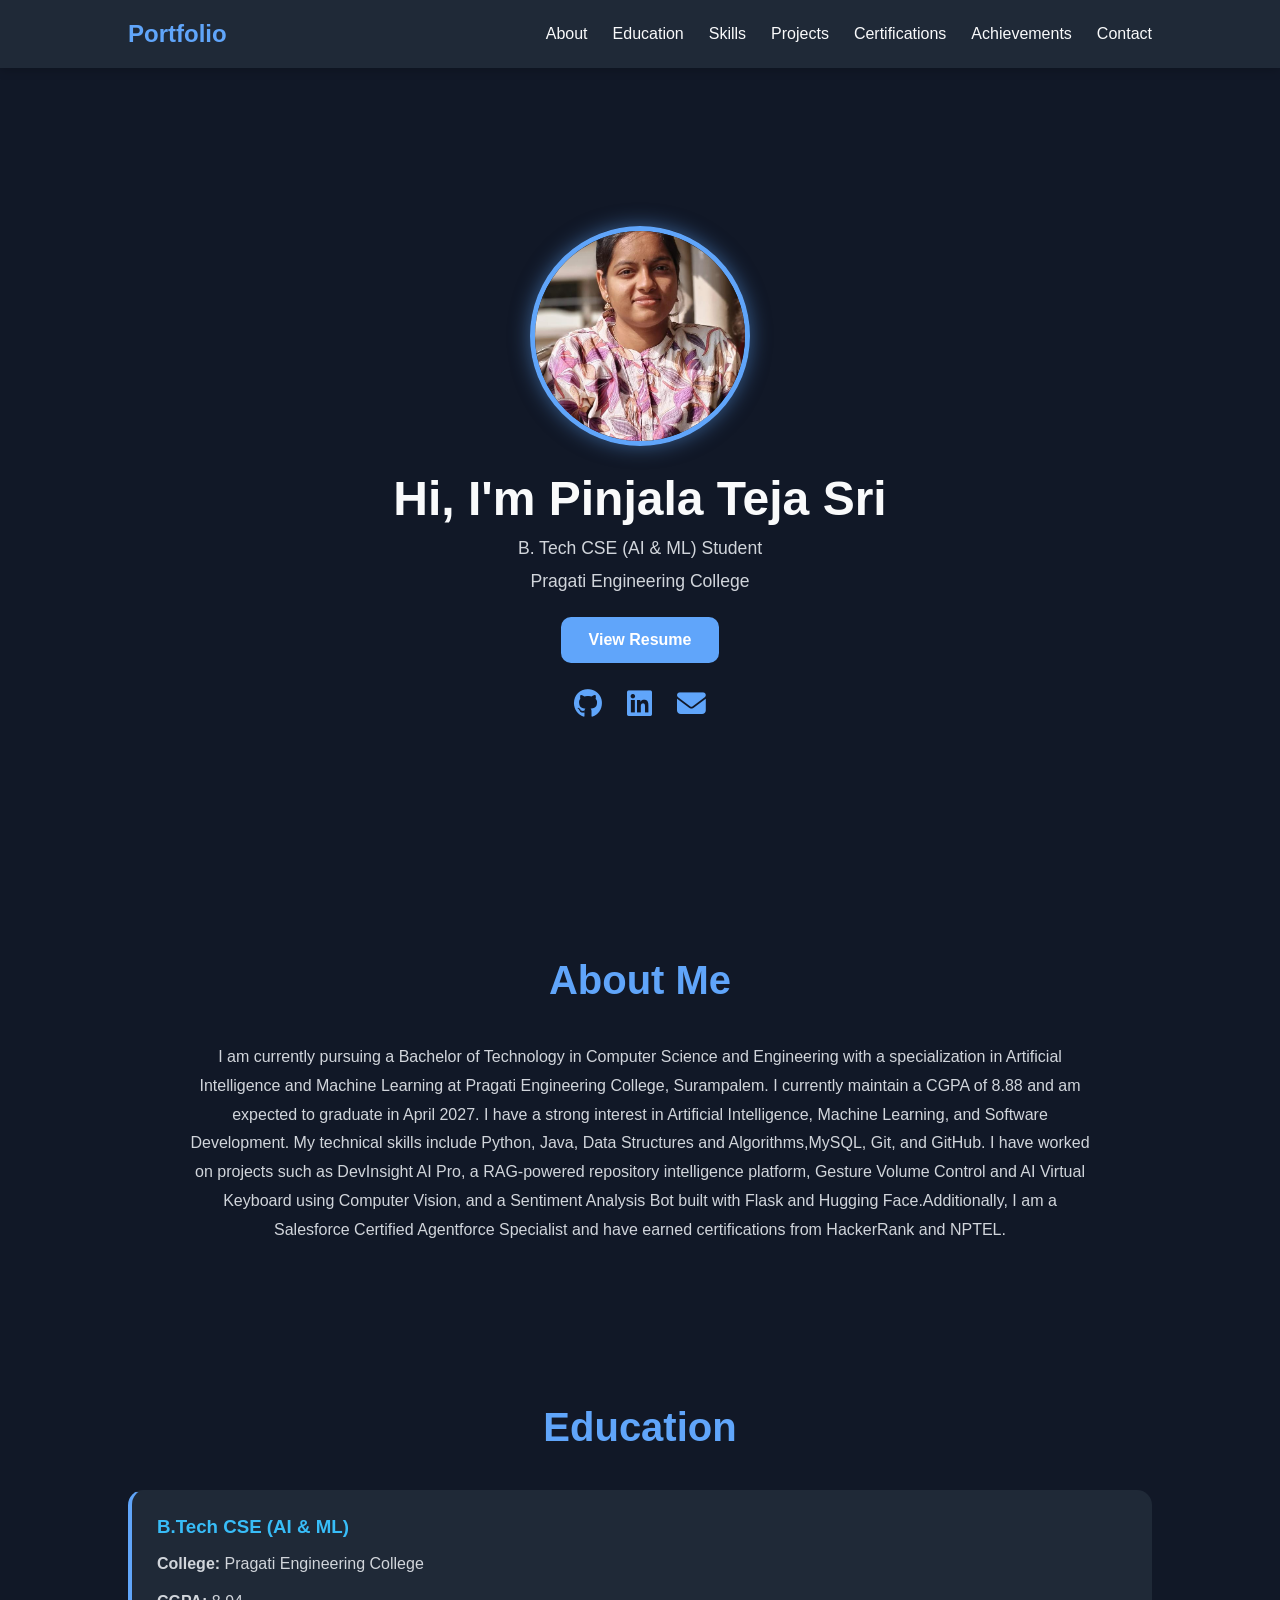
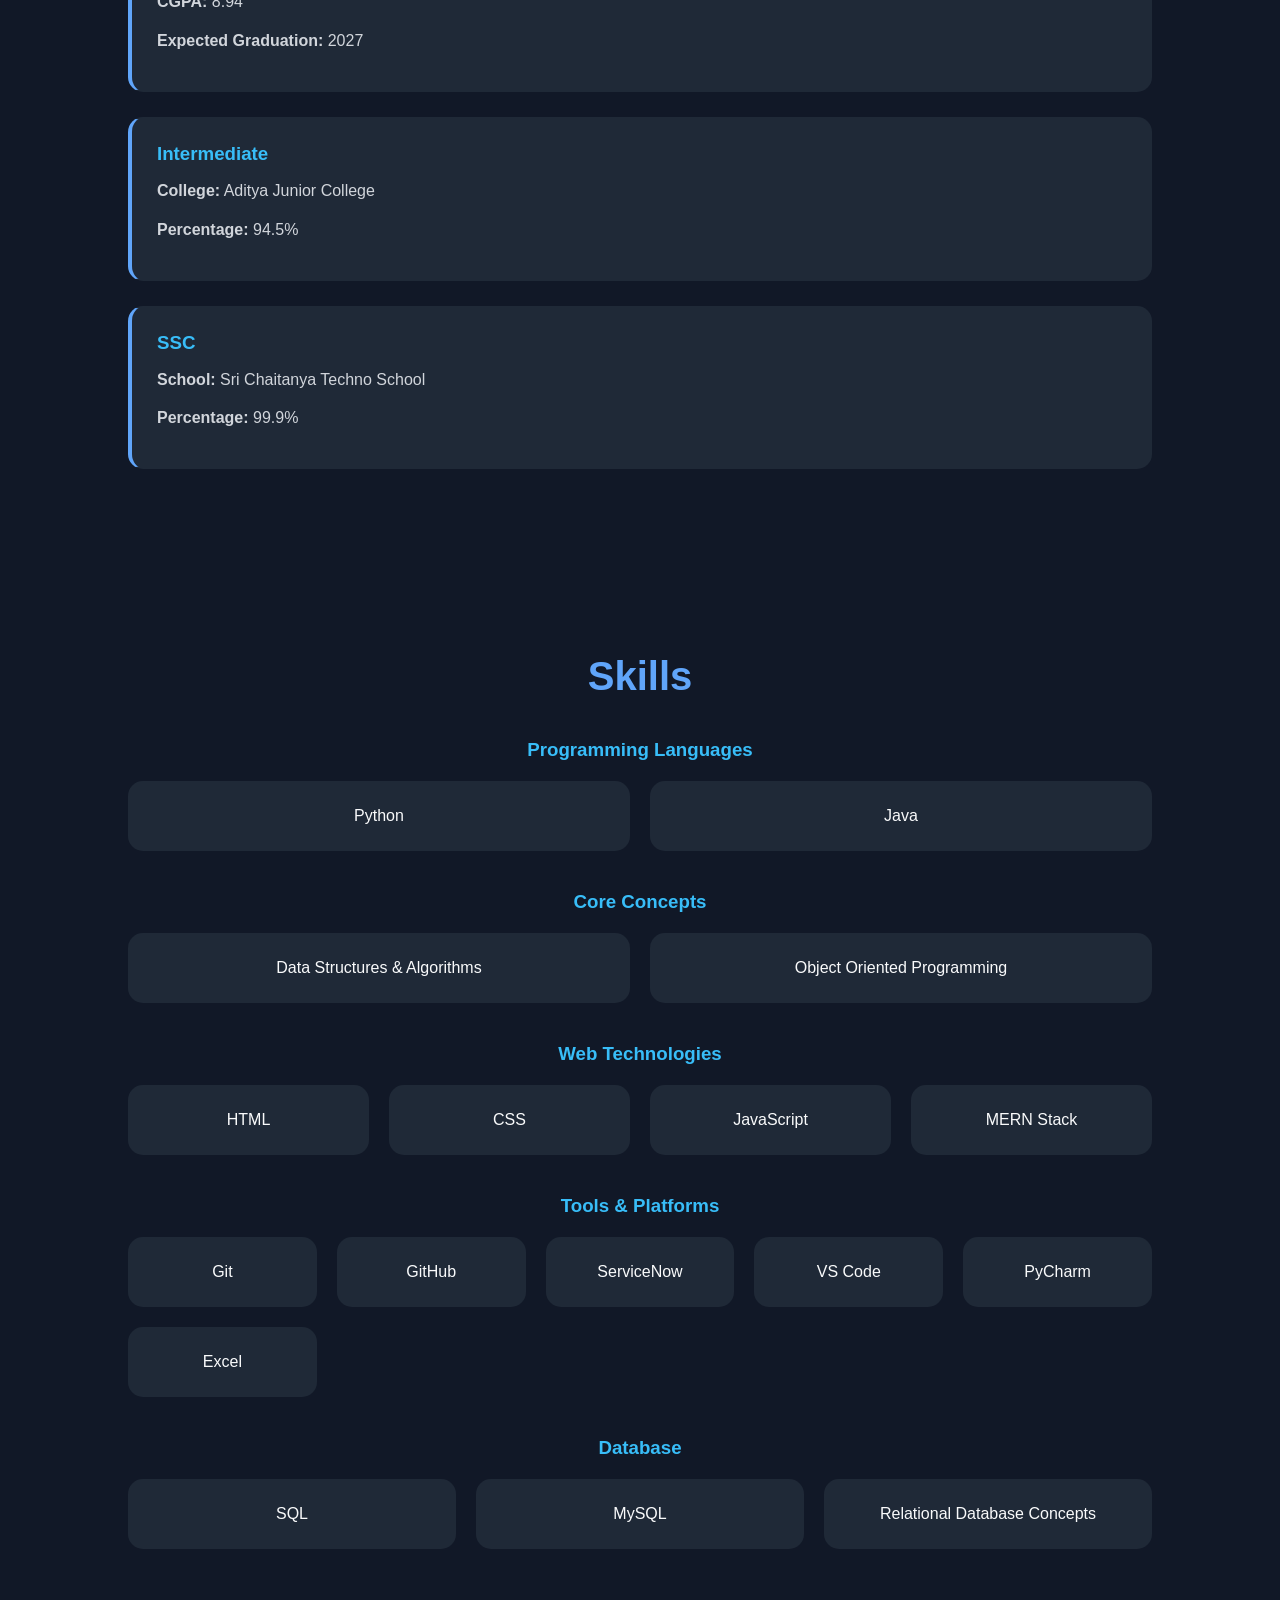
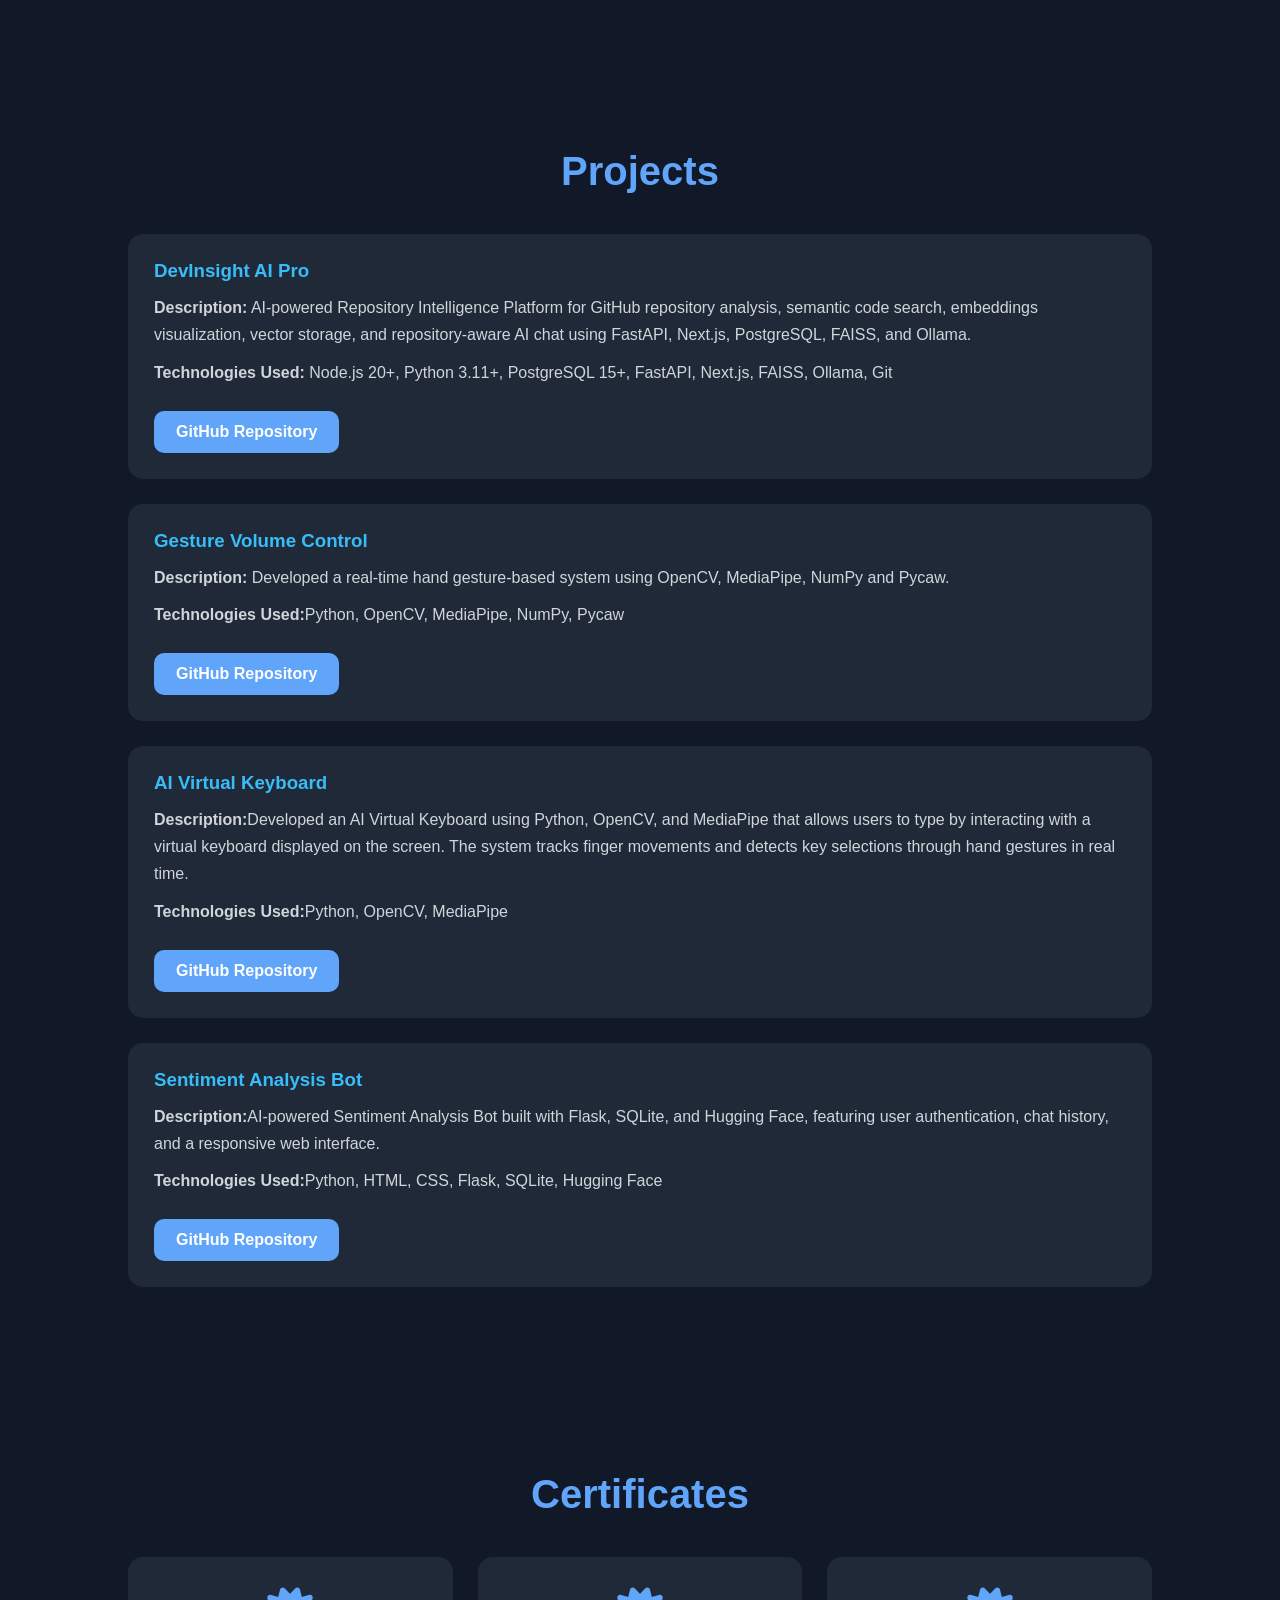
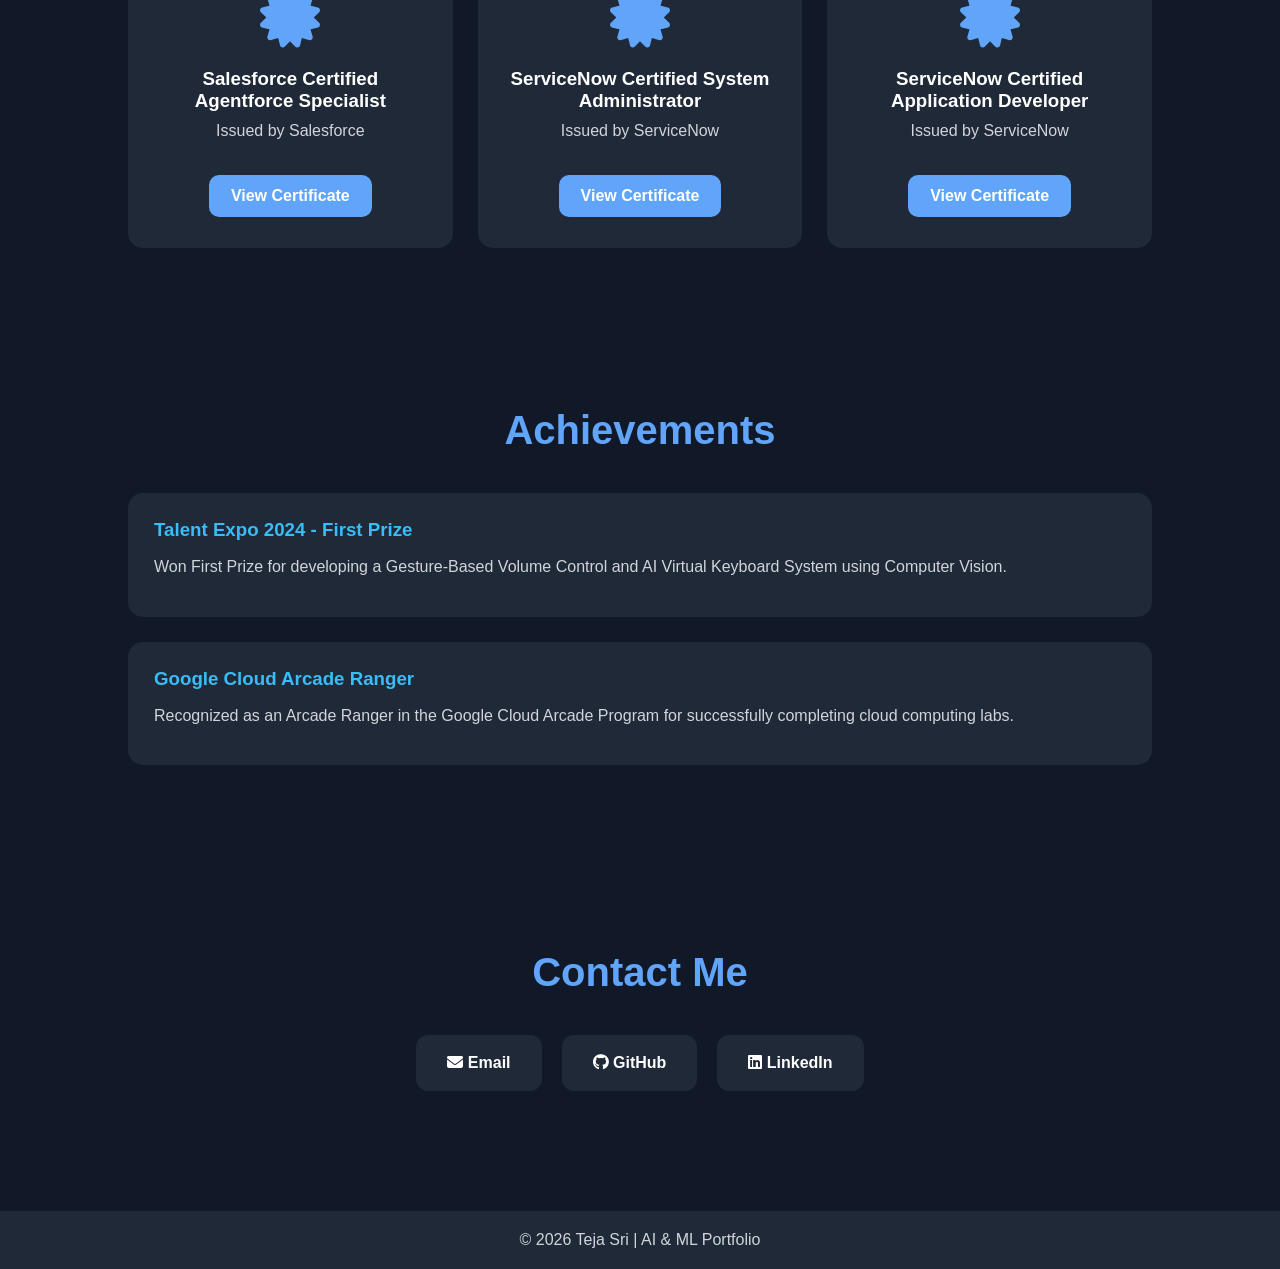
==== index.html @ cfee6f2d "Update index.html" ====
<!DOCTYPE html>
<html lang="en">
<head>
    <meta charset="UTF-8">
    <meta name="viewport" content="width=device-width, initial-scale=1.0">
    <title>Portfolio</title>
    <link rel="stylesheet" href="style.css">
    <link rel="stylesheet" href="https://cdnjs.cloudflare.com/ajax/libs/font-awesome/6.5.1/css/all.min.css">
</head>
<body>
    <header>
        <nav>
            <h2>Portfolio</h2>
            <ul>
                <li><a href="#about">About</a></li>
                <li><a href="#education">Education</a></li>
                <li><a href="#skills">Skills</a></li>
                <li><a href="#projects">Projects</a></li>
                <li><a href="#certifications">Certifications</a></li>
                <li><a href="#achievements">Achievements</a></li>
                <li><a href="#contact">Contact</a></li>
            </ul>
        </nav>
    </header>
    <section class="hero">
        <img src="images/profile.jpeg" alt="Profile">
        <h1>Hi, I'm Pinjala Teja Sri</h1>
        <p>B. Tech CSE (AI & ML) Student</p>
        <p>Pragati Engineering College</p>
        <a href="resume/Pinjala_Teja_Sri.pdf" target="_blank" class="btn">View Resume</a>
        <div class="social-icons">
            <a href="https://github.com/Teja24-26" target="_blank"><i class="fab fa-github"></i></a>
            <a href="https://www.linkedin.com/in/pinjalatejasri" target="_blank"><i class="fab fa-linkedin"></i></a>
            <a href="mailto:pinjalatejasri@gmail.com"><i class="fas fa-envelope"></i></a>
        </div>
    </section>
    <section id="about">
        <h2>About Me</h2>
        <p>I am currently pursuing a Bachelor of Technology in Computer Science and Engineering with a specialization in Artificial Intelligence and Machine Learning at Pragati Engineering College, Surampalem. I currently maintain a CGPA of 8.88 and am expected to graduate in April 2027.
I have a strong interest in Artificial Intelligence, Machine Learning, and Software Development. My technical skills include Python, Java, Data Structures and Algorithms,MySQL, Git, and GitHub.
I have worked on projects such as DevInsight AI Pro, a RAG-powered repository intelligence platform, Gesture Volume Control and AI Virtual Keyboard using Computer Vision, and a Sentiment Analysis Bot built with Flask and Hugging Face.Additionally, I am a Salesforce Certified Agentforce Specialist and have earned certifications from HackerRank and NPTEL.
        </p>
    </section>
    <section id="education">
        <h2>Education</h2>
        <div class="project-card">
            <h3>B.Tech CSE (AI & ML)</h3>
            <p><strong>College:</strong> Pragati Engineering College</p>
            <p><strong>CGPA:</strong> 8.94</p>
            <p><strong>Expected Graduation:</strong> 2027</p>
        </div>
        <div class="project-card">
            <h3>Intermediate</h3>
            <p><strong>College:</strong> Aditya Junior College</p>
            <p><strong>Percentage:</strong> 94.5%</p>
        </div>
        <div class="project-card">
            <h3>SSC</h3>
            <p><strong>School:</strong> Sri Chaitanya Techno School</p>
            <p><strong>Percentage:</strong> 99.9%</p>
        </div>
    </section>
        <section id="skills">
            <h2>Skills</h2>
            <div class="skills-category">
                <h3>Programming Languages</h3>
                <div class="card-container">
                    <div class="card">Python</div>
                    <div class="card">Java</div>
                </div>
            </div>
            <div class="skills-category">
                <div class="skills-category">
                <h3>Core Concepts</h3>
                <div class="card-container">
                    <div class="card">Data Structures & Algorithms</div>
                    <div class="card">Object Oriented Programming</div>
                </div>
            </div>
            <div class="skills-category">
                <h3>Web Technologies</h3>
                <div class="card-container">
                    <div class="card">HTML</div>
                    <div class="card">CSS</div>
                    <div class="card">JavaScript</div>
                    <div class="card">MERN Stack</div>
                </div>
            </div>
            <div class="skills-category">
                <h3>Tools & Platforms</h3>
                <div class="card-container">
                    <div class="card">Git</div>
                    <div class="card">GitHub</div>
                    <div class="card">ServiceNow</div>
                    <div class="card">VS Code</div>
                    <div class="card">PyCharm</div>
                    <div class="card">Excel</div>
                </div>
            </div>
                <h3>Database</h3>
                <div class="card-container">
                    <div class="card">SQL</div>
                    <div class="card">MySQL</div>
                    <div class="card">Relational Database Concepts</div>
                </div>
            </div>
        </section>
        <section id="projects">
            <h2>Projects</h2>
            <div class="project-card">
                <h3>DevInsight AI Pro</h3>
                <p><strong>Description:</strong>
                AI-powered Repository Intelligence Platform for GitHub repository analysis, semantic code search, embeddings visualization, vector storage, and repository-aware AI chat using FastAPI, Next.js, PostgreSQL, FAISS, and Ollama.</p>
                <p><strong>Technologies Used:</strong>
                Node.js 20+, Python 3.11+, PostgreSQL 15+, FastAPI, Next.js, FAISS, Ollama, Git</p>
                <a href="https://github.com/NagaVenkateswaraRaoGanta/devinsight-ai-pro" target="_blank" class="github-btn"> GitHub Repository</a>
            </div>
            <div class="project-card">
                <h3>Gesture Volume Control</h3>
                <p><strong>Description:</strong>
                Developed a real-time hand gesture-based system using OpenCV, MediaPipe, NumPy and Pycaw.</p>
                <p><strong>Technologies Used:</strong>Python, OpenCV, MediaPipe, NumPy, Pycaw</p>
                <a href="https://github.com/Teja24-26/Gesture_Volume_Control" target="_blank" class="github-btn">GitHub Repository</a>
            </div>
            <div class="project-card">
                <h3>AI Virtual Keyboard</h3>
                <p><strong>Description:</strong>Developed an AI Virtual Keyboard using Python, OpenCV, and MediaPipe that allows users to type by interacting with a virtual keyboard displayed on the screen. The system tracks finger movements and detects key selections through hand gestures in real time.
                </p>
                <p><strong>Technologies Used:</strong>Python, OpenCV, MediaPipe</p>
                <a href="https://github.com/Teja24-26/AI_Virtual_Keyborad" target="_blank" class="github-btn">GitHub Repository</a>
            </div>
            <div class="project-card">
                <h3>Sentiment Analysis Bot</h3>
                <p><strong>Description:</strong>AI-powered Sentiment Analysis Bot built with Flask, SQLite, and Hugging Face, featuring user authentication, chat history, and a responsive web interface.
                </p>
                <p><strong>Technologies Used:</strong>Python, HTML, CSS, Flask, SQLite, Hugging Face
                </p>
                <a href="https://github.com/Teja24-26/Sentiment-Analysis-Bot" target="_blank" class="github-btn">GitHub Repository</a>
            </div>
        </section>
        <section id="certifications">
            <h2>Certificates</h2>
            <div class="certificate-container">
                <div class="certificate-card">
                <i class="fas fa-certificate certificate-icon"></i>
                <h3>Salesforce Certified Agentforce Specialist</h3>
                <p>Issued by Salesforce</p>
                <a href="certificates/salesforce.pdf"target="_blank"class="github-btn">View Certificate</a>
            </div>
            <div class="certificate-card">
                <i class="fas fa-certificate certificate-icon"></i>
                <h3>ServiceNow Certified System Administrator</h3>
                <p>Issued by ServiceNow</p>
                <a href="certificates/servicenowcsa.pdf"target="_blank"class="github-btn">View Certificate</a>
            </div>
            <div class="certificate-card">
                <i class="fas fa-certificate certificate-icon"></i>
                <h3>ServiceNow Certified Application Developer</h3>
                <p>Issued by ServiceNow</p>
                <a href="certificates/servicenowcad.pdf"target="_blank"class="github-btn">View Certificate</a>
            </div>
        </section>
        <section id="achievements">
            <h2>Achievements</h2>
            <div class="project-card">
                <h3>Talent Expo 2024 - First Prize</h3>
                <p>Won First Prize for developing a Gesture-Based Volume Control and AI Virtual Keyboard System using Computer Vision.</p>
            </div>
            <div class="project-card">
                <h3>Google Cloud Arcade Ranger</h3>
                <p>Recognized as an Arcade Ranger in the Google Cloud Arcade Program for successfully completing cloud computing labs.</p>
            </div>
        </section>
        <section id="contact">
            <h2>Contact Me</h2>
            <div class="contact-container">
                <a href="mailto:pinjalatejasri@gmail.com" class="contact-card"><i class="fas fa-envelope"></i> Email</a>
                <a href="https://github.com/Teja24-26" target="_blank" class="contact-card"><i class="fab fa-github"></i> GitHub</a>
                <a href="https://www.linkedin.com/in/pinjalatejasri" target="_blank" class="contact-card"><i class="fab fa-linkedin"></i> LinkedIn</a>
            </div>
        </section>
    <script src="script.js"></script>
    <footer>
    <p>© 2026 Teja Sri | AI & ML Portfolio</p>
</footer>
</body>
</html>
---- style.css ----
:root{
    --bg:#111827;
    --card:#1F2937;
    --primary:#60A5FA;
    --accent:#38BDF8;
    --text:#F9FAFB;
    --secondary:#D1D5DB;
}

*{
    margin:0;
    padding:0;
    box-sizing:border-box;
    font-family:'Segoe UI',sans-serif;
    scroll-behavior:smooth;
}

body{
    background:var(--bg);
    color:var(--text);
}

/* Navbar */

header{
    background:var(--card);
    position:sticky;
    top:0;
    z-index:100;
    box-shadow:0 2px 10px rgba(0,0,0,0.2);
}

nav{
    display:flex;
    justify-content:space-between;
    align-items:center;
    padding:20px 10%;
}

nav h2{
    color:var(--primary);
}

nav ul{
    display:flex;
    gap:25px;
    list-style:none;
}

nav a{
    color:var(--text);
    text-decoration:none;
    transition:0.3s;
    font-weight:500;
}

nav a:hover{
    color:var(--accent);
}

/* Hero Section */

.hero{
    min-height:90vh;
    display:flex;
    flex-direction:column;
    justify-content:center;
    align-items:center;
    text-align:center;
    padding:40px;
}

.hero img{
    width:220px;
    height:220px;
    border-radius:50%;
    object-fit:cover;
    border:5px solid var(--primary);
    box-shadow:0 0 20px rgba(96,165,250,0.5);
}

.hero h1{
    font-size:3rem;
    margin-top:25px;
}

.hero p{
    margin-top:12px;
    font-size:1.1rem;
    color:var(--secondary);
}

.btn{
    margin-top:25px;
    padding:14px 28px;
    background:var(--primary);
    color:white;
    border-radius:10px;
    text-decoration:none;
    transition:0.3s;
    font-weight:600;
}

.btn:hover{
    background:#3B82F6;
    transform:translateY(-3px);
}

/* Sections */

section{
    padding:80px 10%;
}

section h2{
    text-align:center;
    font-size:2.5rem;
    margin-bottom:40px;
    color:var(--primary);
}

/* About */

#about p{
    max-width:900px;
    margin:auto;
    text-align:center;
    line-height:1.8;
    color:var(--secondary);
}

/* Skills */

.skills-category{
    margin-bottom:40px;
}

.skills-category h3{
    margin-bottom:20px;
    color:var(--accent);
    text-align:center;
}

.card-container{
    display:grid;
    grid-template-columns:repeat(auto-fit,minmax(180px,1fr));
    gap:20px;
}

.card{
    background:var(--card);
    padding:25px;
    text-align:center;
    border-radius:15px;
    transition:0.3s;
    border:1px solid transparent;
}

.card:hover{
    transform:translateY(-8px);
    border-color:var(--primary);
    box-shadow:0 0 20px rgba(96,165,250,0.3);
}

/* Projects */

.project-card{
    background:var(--card);
    padding:25px;
    margin-bottom:25px;
    border-radius:15px;
    transition:0.3s;
    border:1px solid transparent;
}

.project-card:hover{
    transform:translateY(-8px);
    border-color:var(--primary);
    box-shadow:0 0 25px rgba(96,165,250,0.25);
}

.project-card h3{
    color:var(--accent);
    margin-bottom:12px;
}

.project-card p{
    color:var(--secondary);
    margin-bottom:10px;
    line-height:1.7;
}

/* GitHub Button */

.github-btn{
    display:inline-block;
    margin-top:15px;
    padding:12px 22px;
    background:var(--primary);
    color:white;
    text-decoration:none;
    border-radius:10px;
    transition:0.3s;
    font-weight:600;
}

.github-btn:hover{
    background:#3B82F6;
    transform:translateY(-3px);
}

/* Contact */

#contact{
    text-align:center;
}

.contact-container{
    display:flex;
    justify-content:center;
    flex-wrap:wrap;
    gap:20px;
    margin-top:30px;
}

.contact-card{
    background:var(--card);
    color:white;
    text-decoration:none;
    padding:18px 30px;
    border-radius:12px;
    transition:0.3s;
    font-weight:600;
    border:1px solid transparent;
}

.contact-card:hover{
    transform:translateY(-5px);
    border-color:var(--primary);
    box-shadow:0 0 20px rgba(96,165,250,0.3);
}

/* Footer */

footer{
    background:var(--card);
    text-align:center;
    padding:20px;
    color:var(--secondary);
    margin-top:40px;
}

/* Mobile Responsive */

@media(max-width:768px){

    nav{
        flex-direction:column;
        gap:15px;
    }

    nav ul{
        flex-wrap:wrap;
        justify-content:center;
    }

    .hero h1{
        font-size:2rem;
    }

    .hero img{
        width:180px;
        height:180px;
    }

    section h2{
        font-size:2rem;
    }

    .contact-container{
        flex-direction:column;
        align-items:center;
    }
}
.tagline{
    color:#60A5FA;
    font-size:1.1rem;
    margin-top:10px;
}
.social-icons{
    margin-top:25px;
    display:flex;
    gap:25px;
}

.social-icons a{
    color:#60A5FA;
    font-size:1.8rem;
    transition:0.3s;
}

.social-icons a:hover{
    color:#38BDF8;
    transform:translateY(-5px);
}

/* Education Section */

#education .project-card{
    border-left:4px solid #60A5FA;
}

/* Certifications Section */

#certifications .project-card{
    border-left:4px solid #38BDF8;
}

/* Education & Certifications Heading */

#education h2,
#certifications h2{
    color:#60A5FA;
}

/* Education Text */

#education p{
    color:#D1D5DB;
    line-height:1.8;
}

/* Certification Cards */

#certifications .project-card{
    text-align:center;
    font-weight:600;
}

/* Hover Effect */

#education .project-card:hover,
#certifications .project-card:hover{
    transform:translateY(-8px);
    box-shadow:0 0 25px rgba(96,165,250,0.25);
}

/* Certificate Section */

.certificate-container{
    display:grid;
    grid-template-columns:repeat(auto-fit,minmax(280px,1fr));
    gap:25px;
}

.certificate-card{
    background:#1F2937;
    border-radius:15px;
    padding:30px;
    text-align:center;
    transition:0.3s;
    border:1px solid transparent;
}

.certificate-card:hover{
    transform:translateY(-8px);
    border-color:#60A5FA;
    box-shadow:0 0 20px rgba(96,165,250,0.3);
}

.certificate-icon{
    font-size:60px;
    color:#60A5FA;
    margin-bottom:20px;
}

.certificate-card h3{
    color:white;
    margin-bottom:10px;
}

.certificate-card p{
    color:#D1D5DB;
    margin-bottom:20px;
}
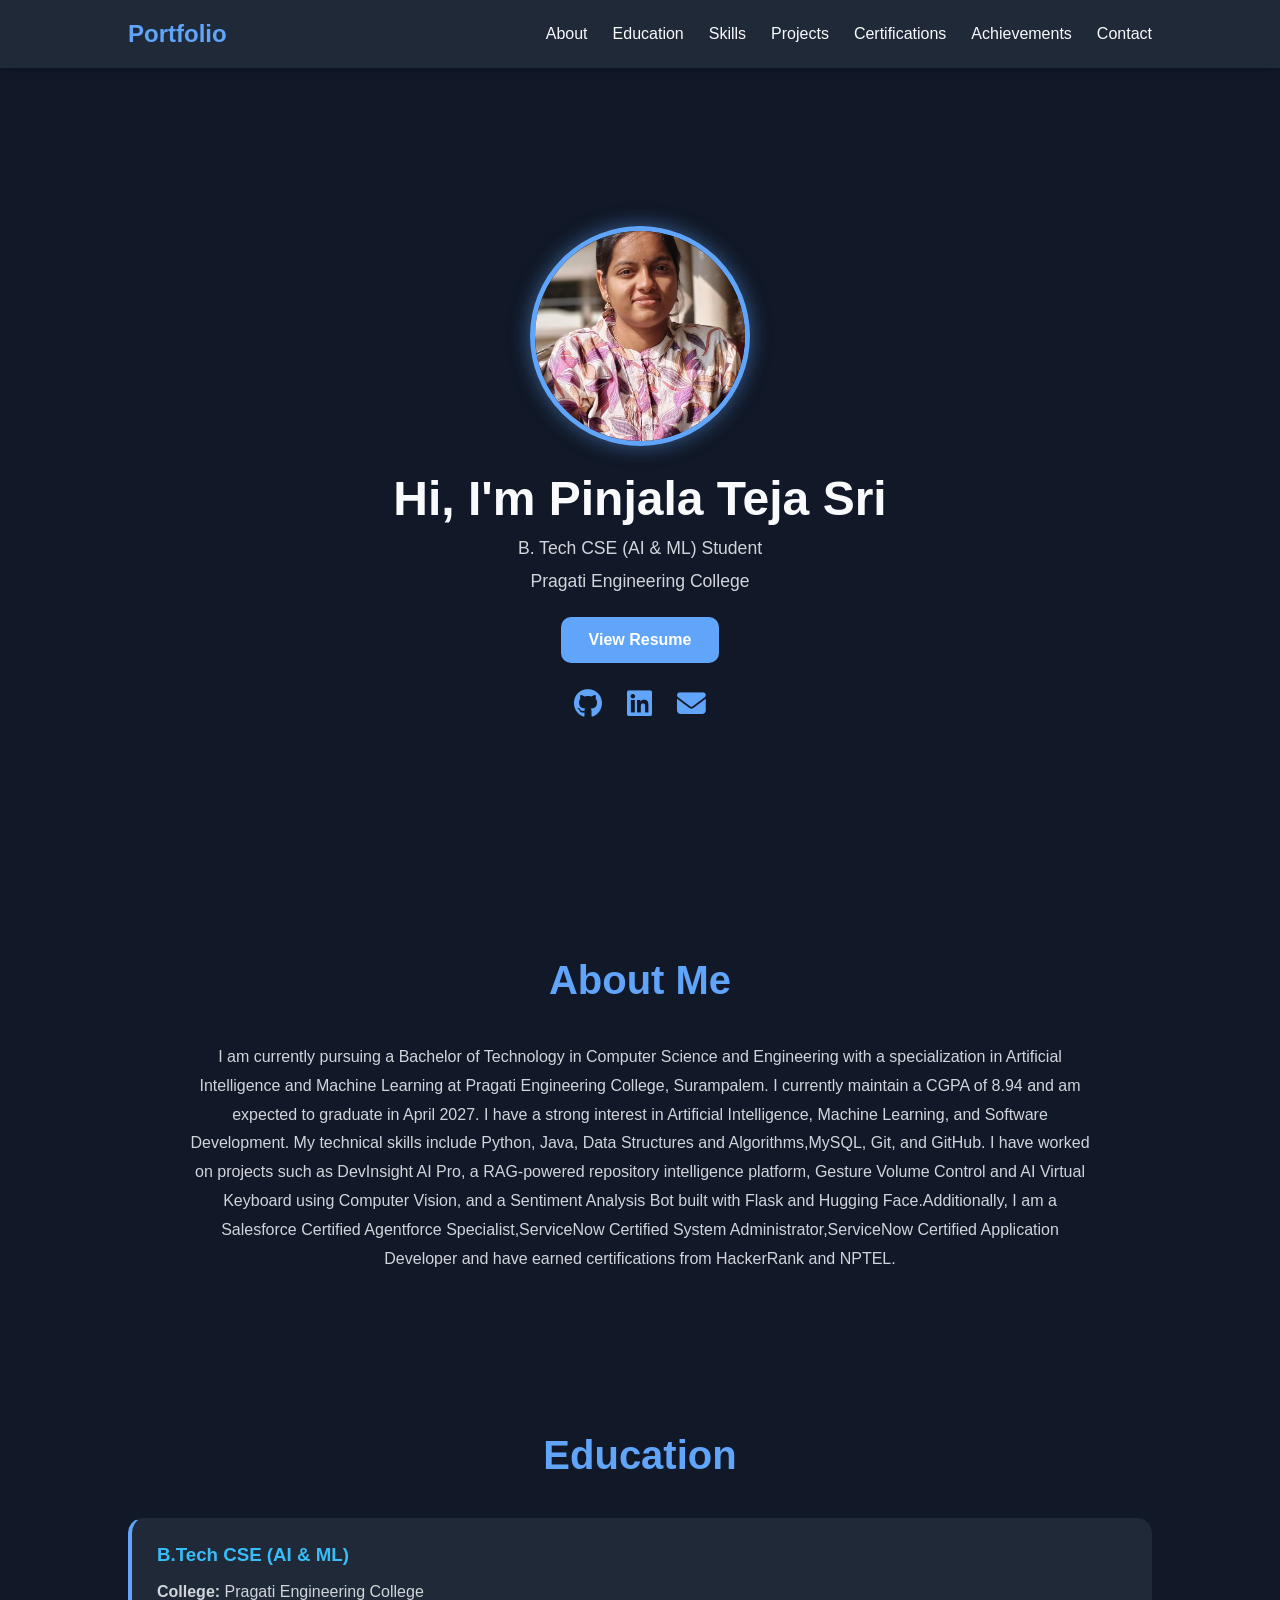
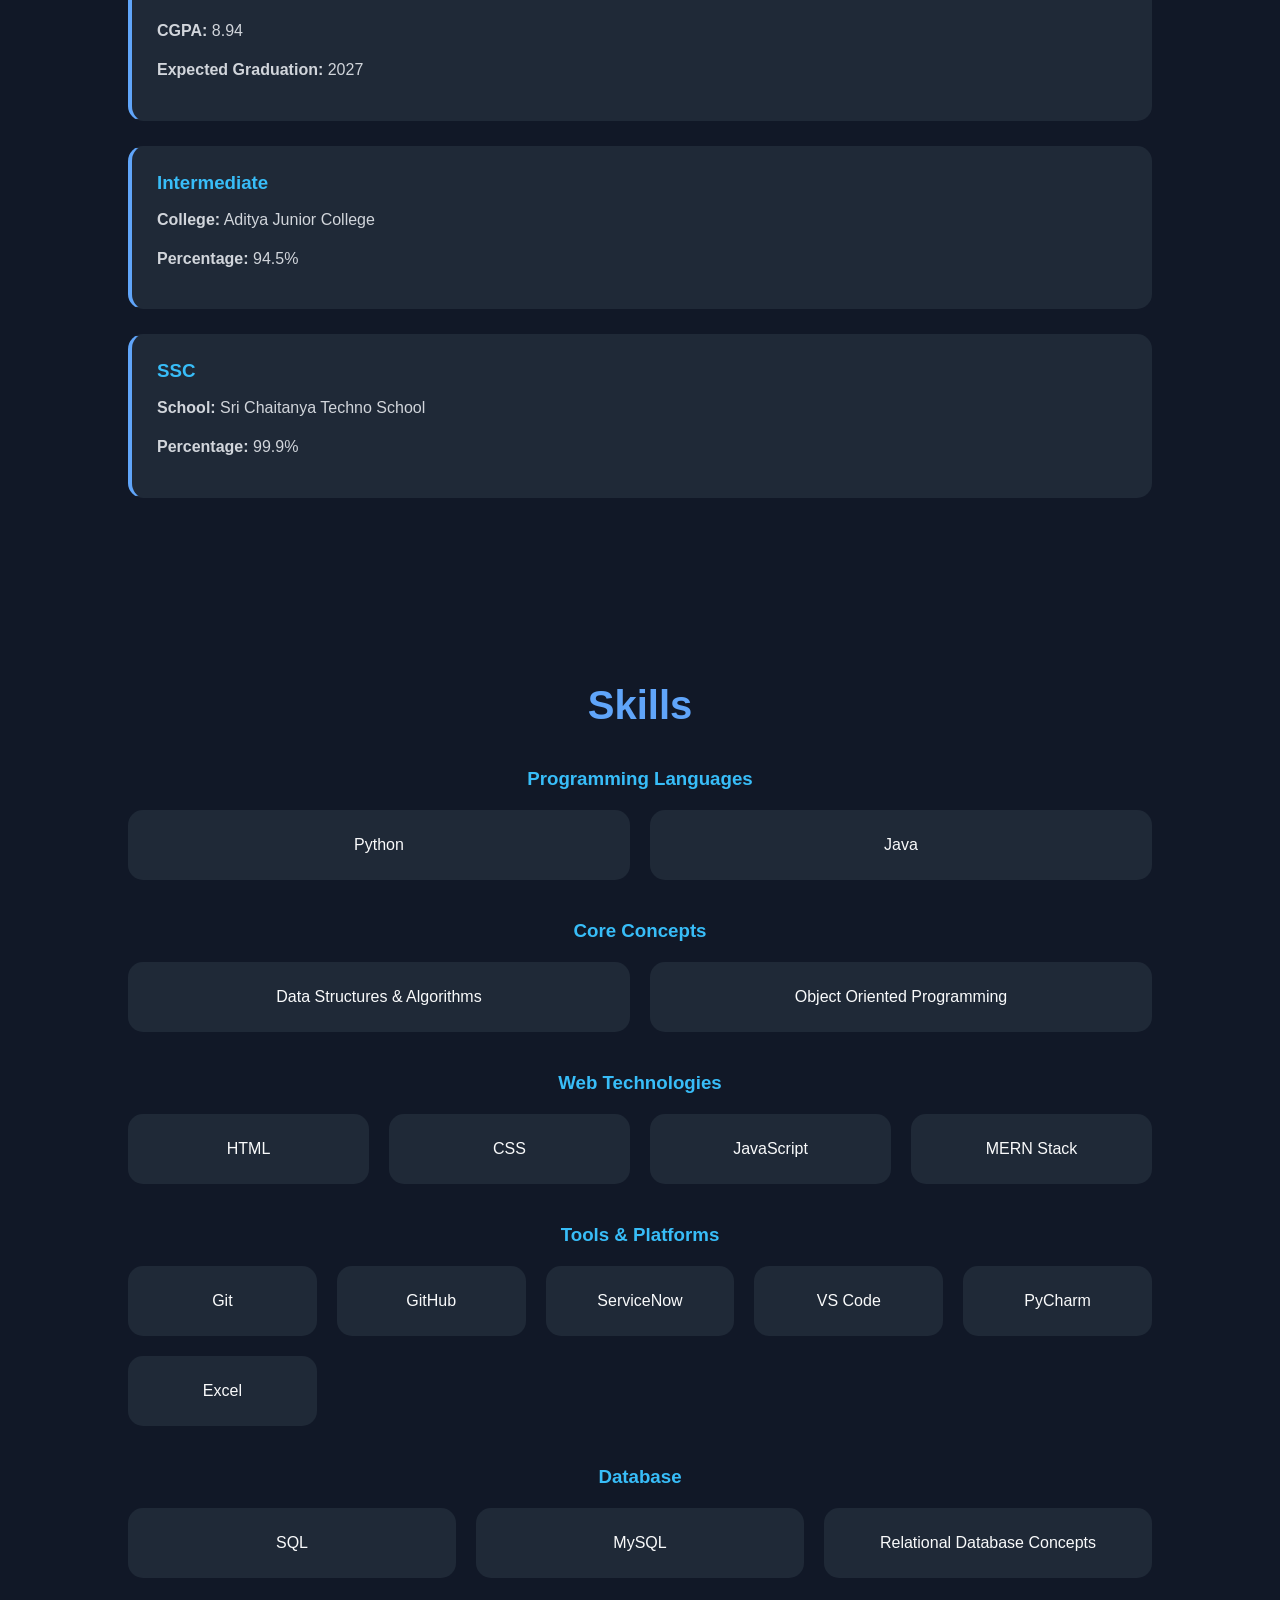
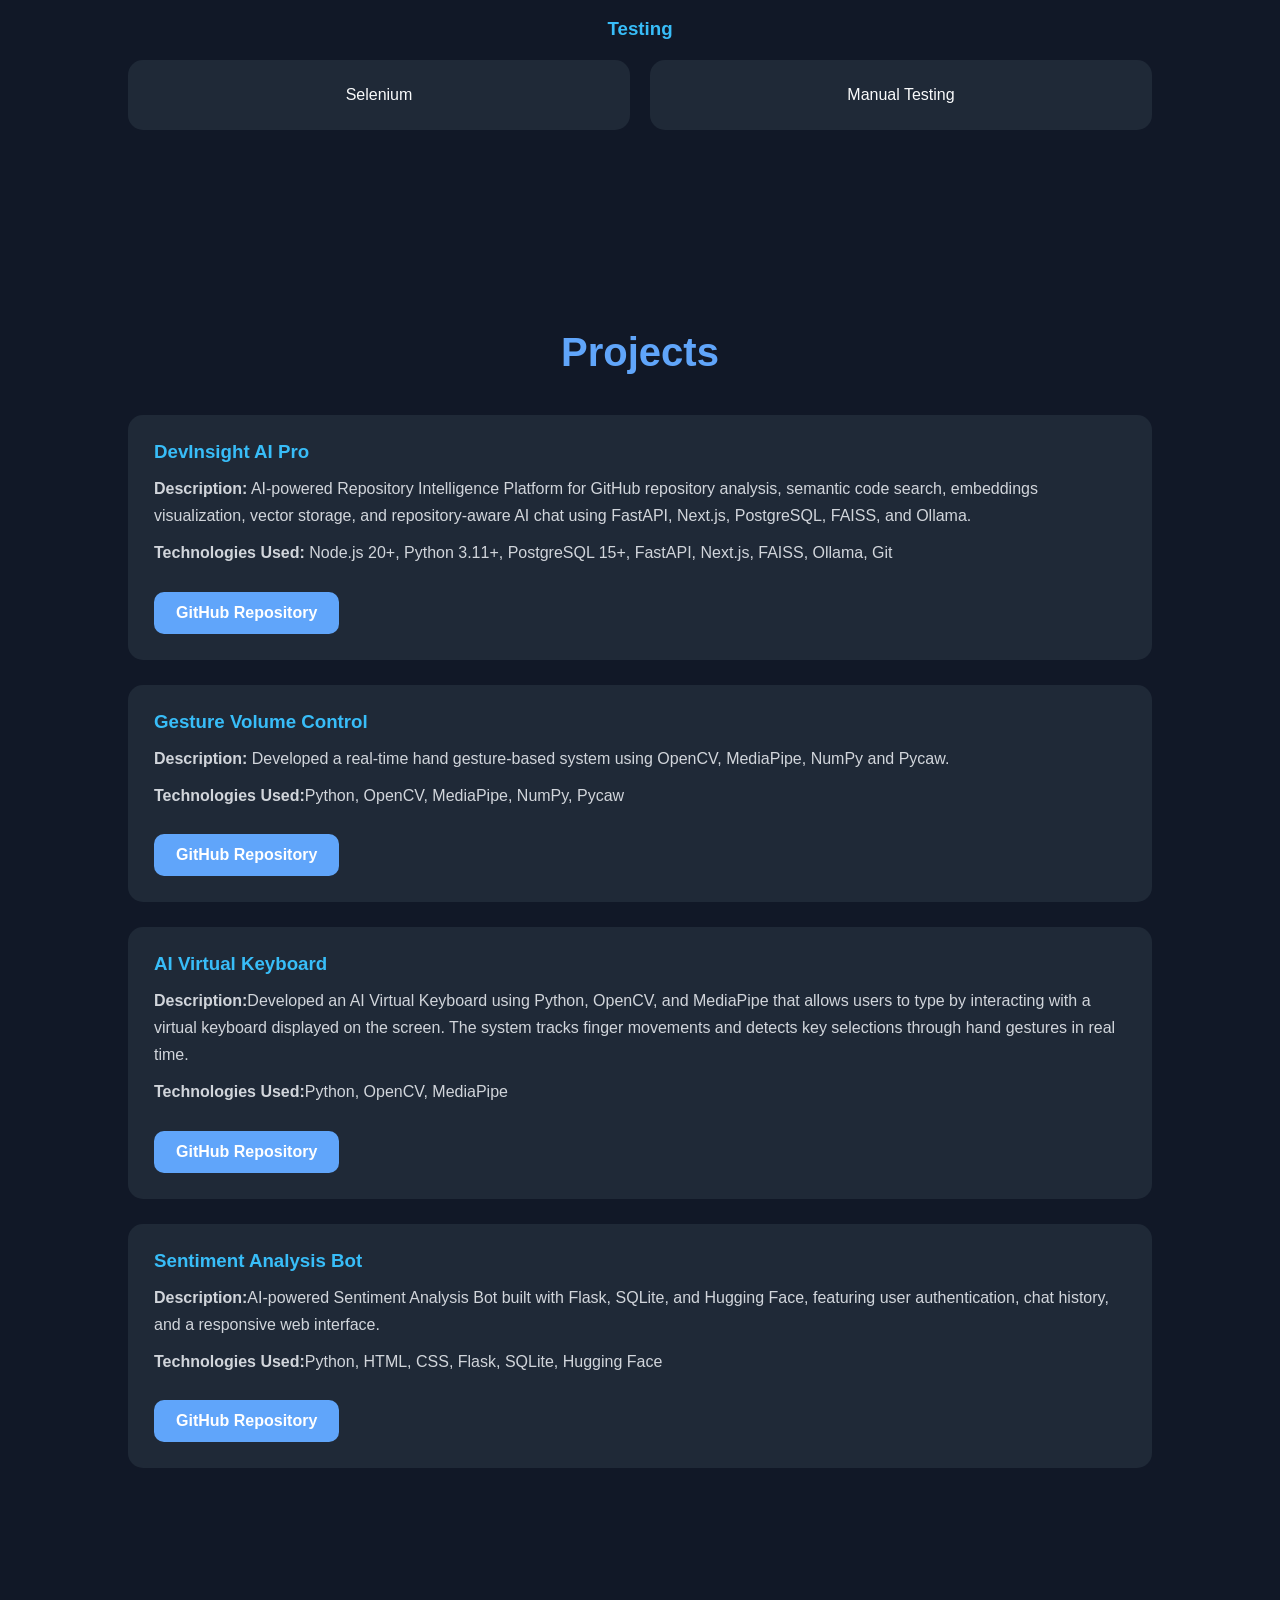
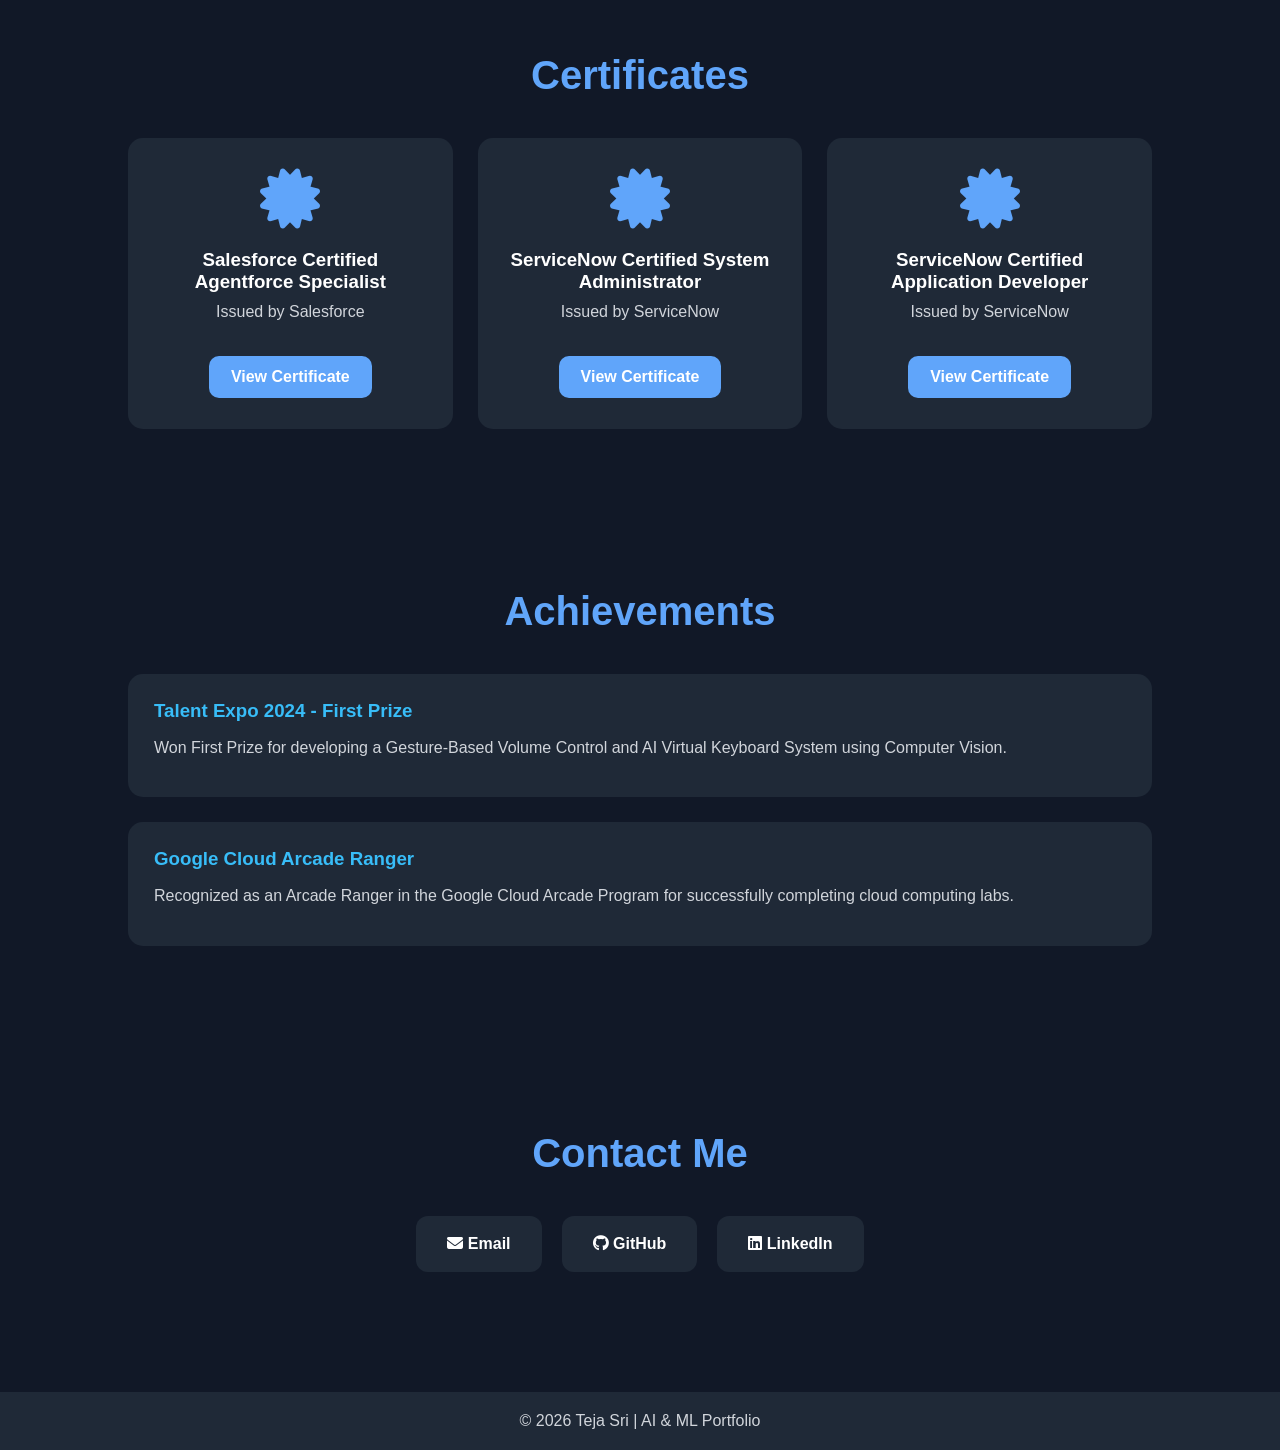
==== commit beee0415: "Update index.html" ====
--- a/index.html
+++ b/index.html
@@ -36,9 +36,9 @@
     </section>
     <section id="about">
         <h2>About Me</h2>
-        <p>I am currently pursuing a Bachelor of Technology in Computer Science and Engineering with a specialization in Artificial Intelligence and Machine Learning at Pragati Engineering College, Surampalem. I currently maintain a CGPA of 8.88 and am expected to graduate in April 2027.
+        <p>I am currently pursuing a Bachelor of Technology in Computer Science and Engineering with a specialization in Artificial Intelligence and Machine Learning at Pragati Engineering College, Surampalem. I currently maintain a CGPA of 8.94 and am expected to graduate in April 2027.
 I have a strong interest in Artificial Intelligence, Machine Learning, and Software Development. My technical skills include Python, Java, Data Structures and Algorithms,MySQL, Git, and GitHub.
-I have worked on projects such as DevInsight AI Pro, a RAG-powered repository intelligence platform, Gesture Volume Control and AI Virtual Keyboard using Computer Vision, and a Sentiment Analysis Bot built with Flask and Hugging Face.Additionally, I am a Salesforce Certified Agentforce Specialist and have earned certifications from HackerRank and NPTEL.
+I have worked on projects such as DevInsight AI Pro, a RAG-powered repository intelligence platform, Gesture Volume Control and AI Virtual Keyboard using Computer Vision, and a Sentiment Analysis Bot built with Flask and Hugging Face.Additionally, I am a Salesforce Certified Agentforce Specialist,ServiceNow Certified System Administrator,ServiceNow Certified Application Developer and have earned certifications from HackerRank and NPTEL.
         </p>
     </section>
     <section id="education">
@@ -102,6 +102,13 @@
                     <div class="card">SQL</div>
                     <div class="card">MySQL</div>
                     <div class="card">Relational Database Concepts</div>
+                </div>
+            </div>
+            <div class="skills-category">
+                <h3>Testing</h3>
+                <div class="card-container">
+                    <div class="card">Selenium</div>
+                    <div class="card">Manual Testing</div>
                 </div>
             </div>
         </section>
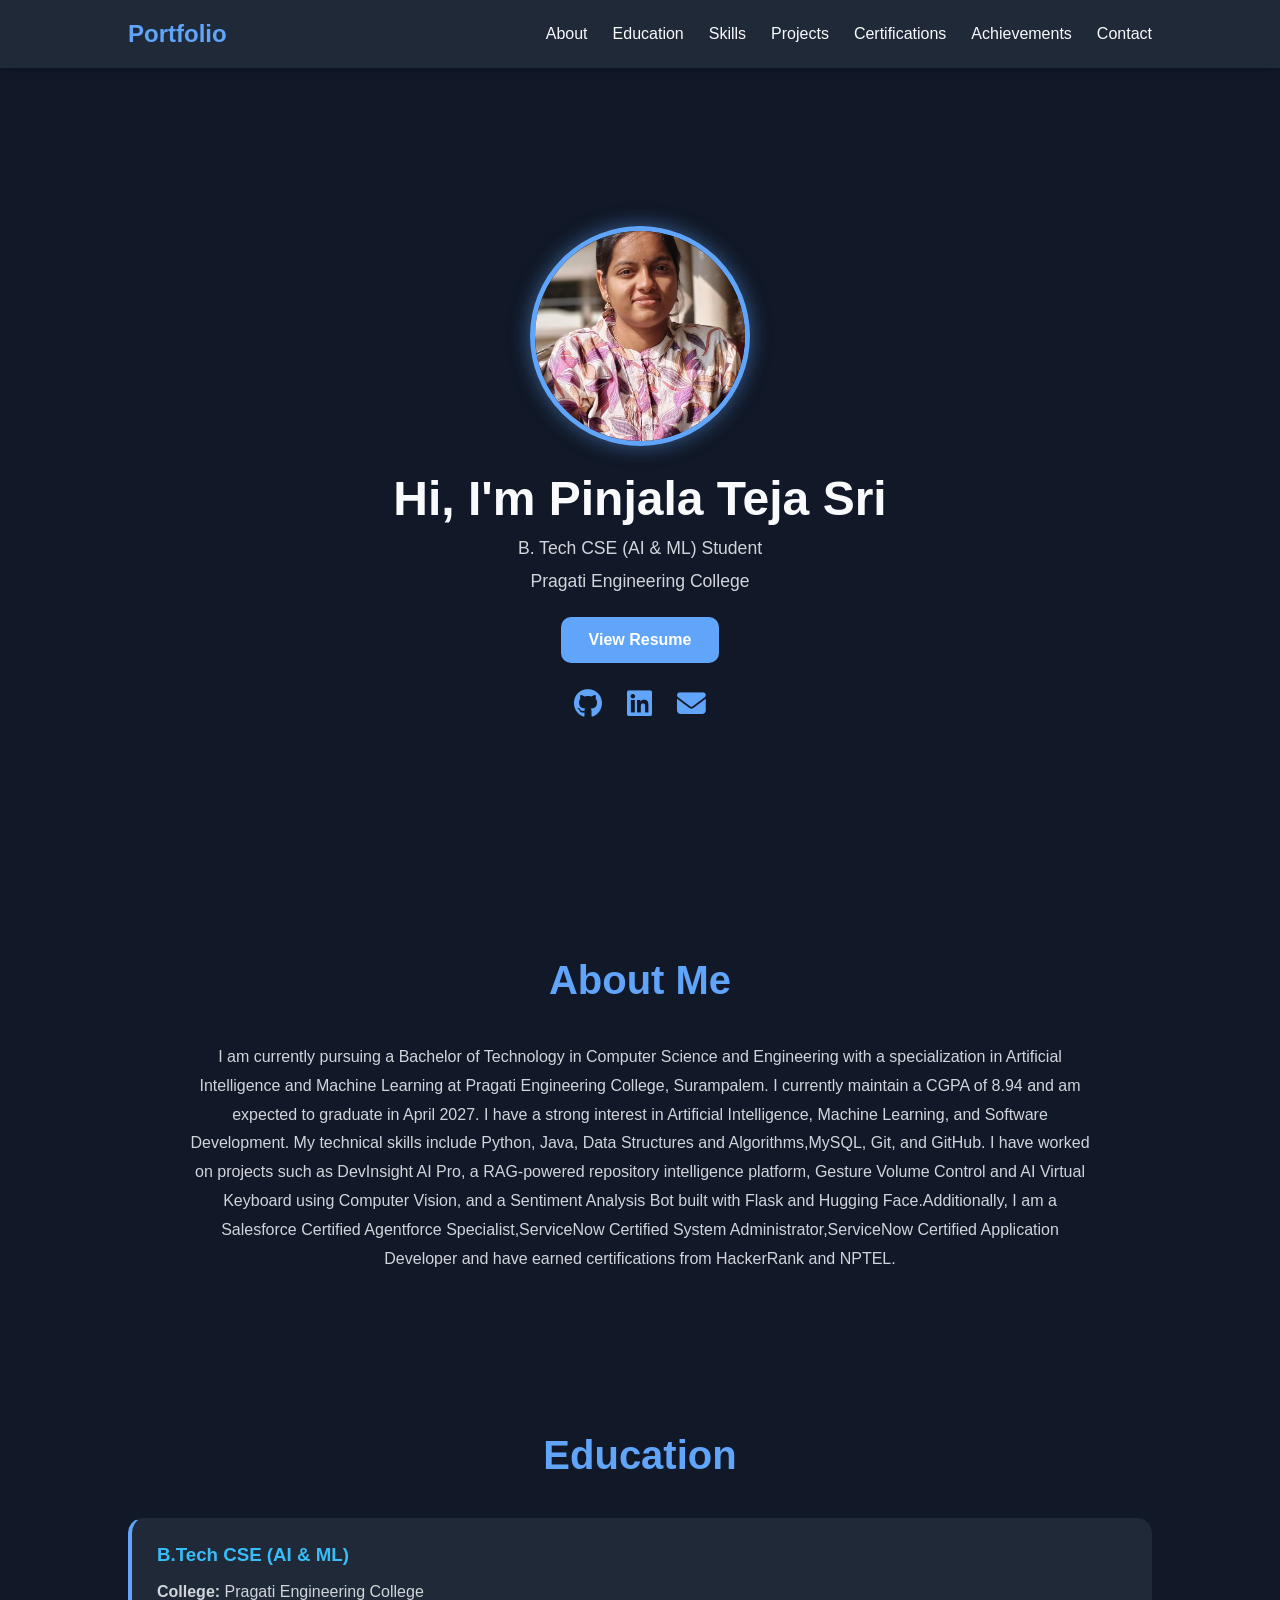
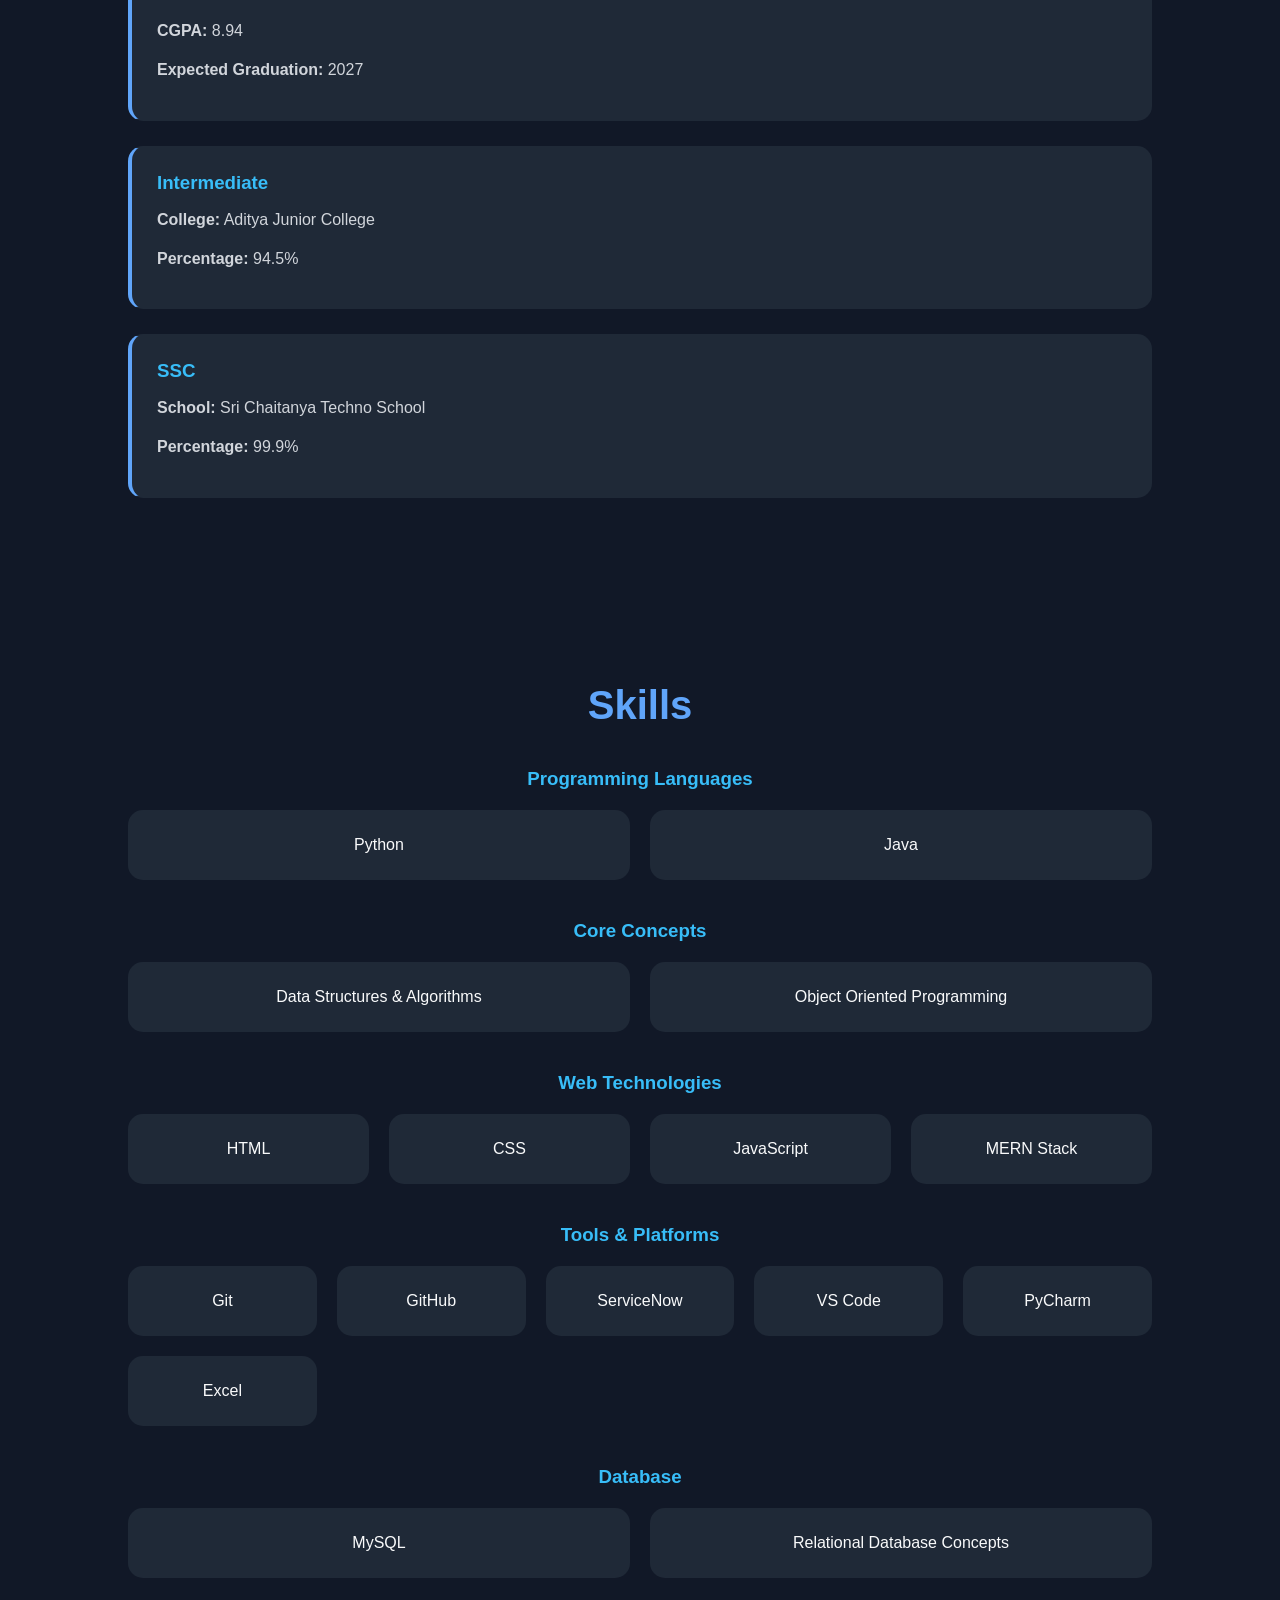
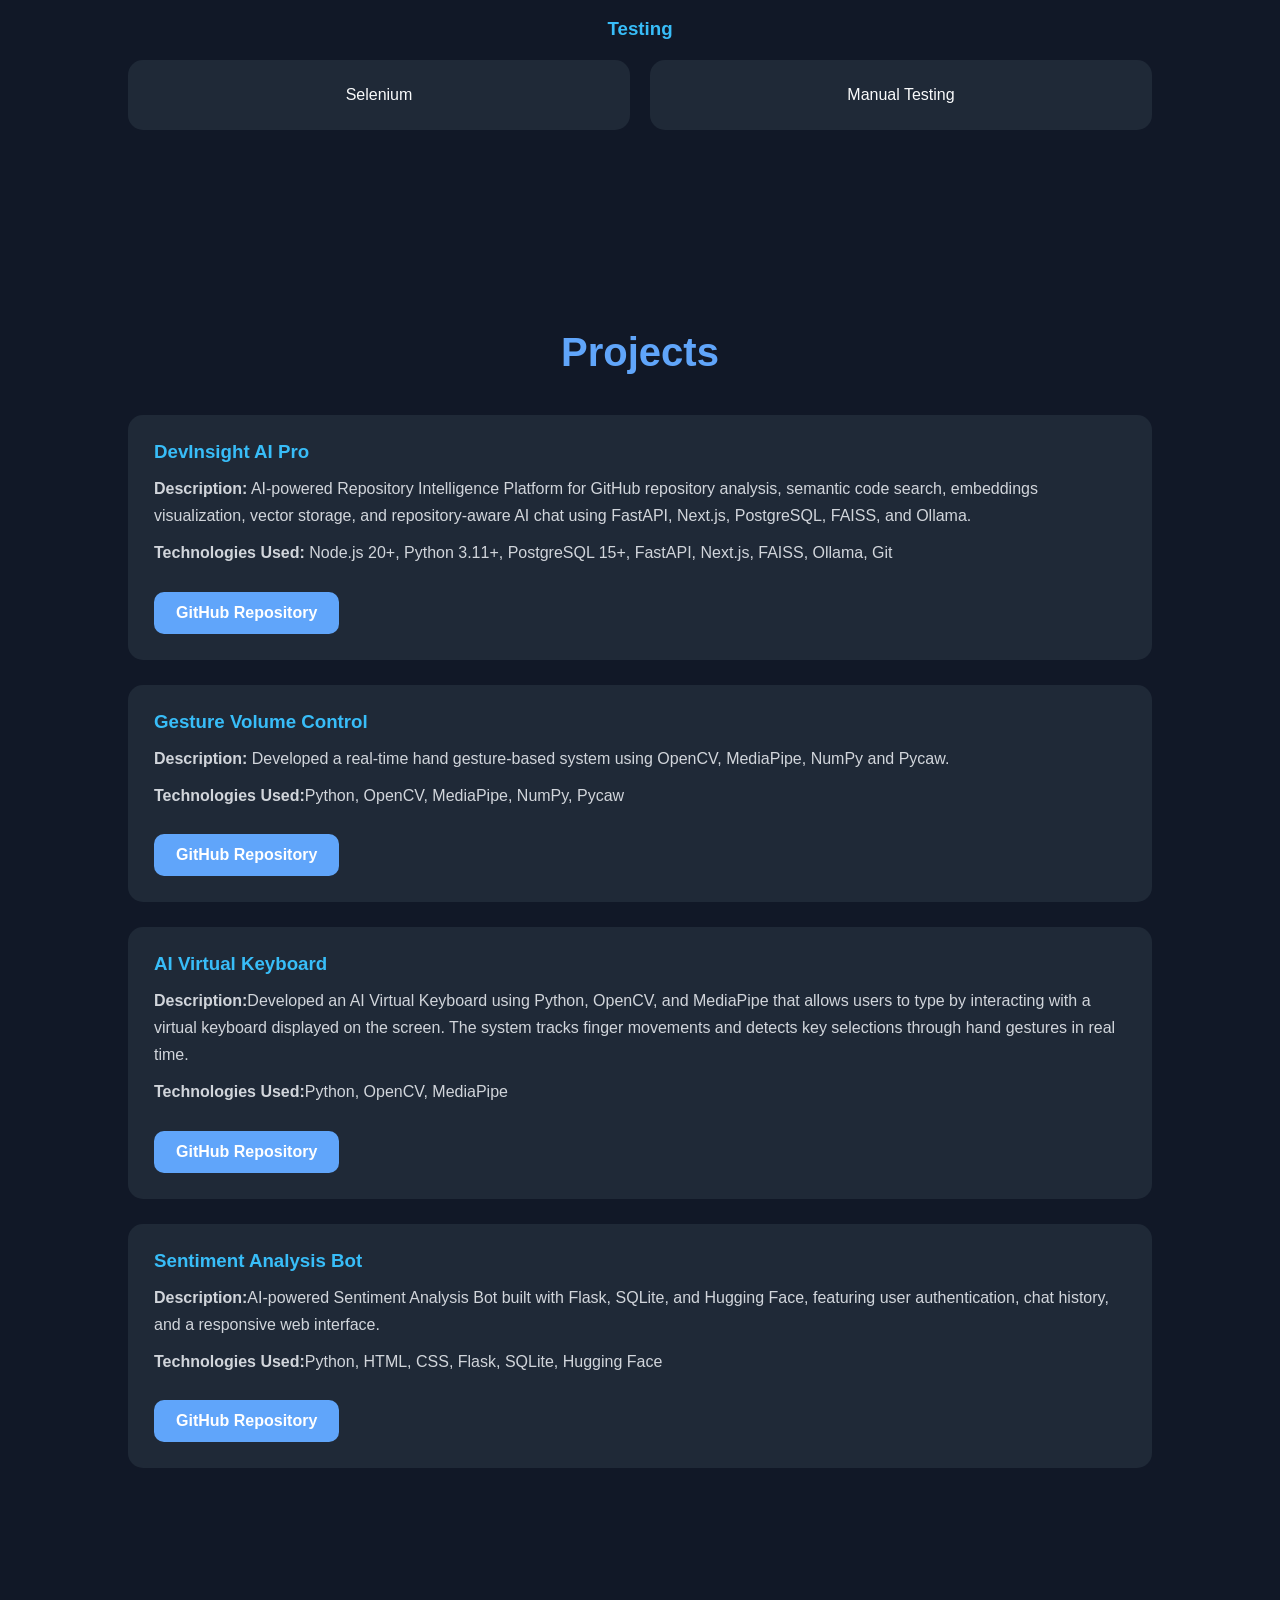
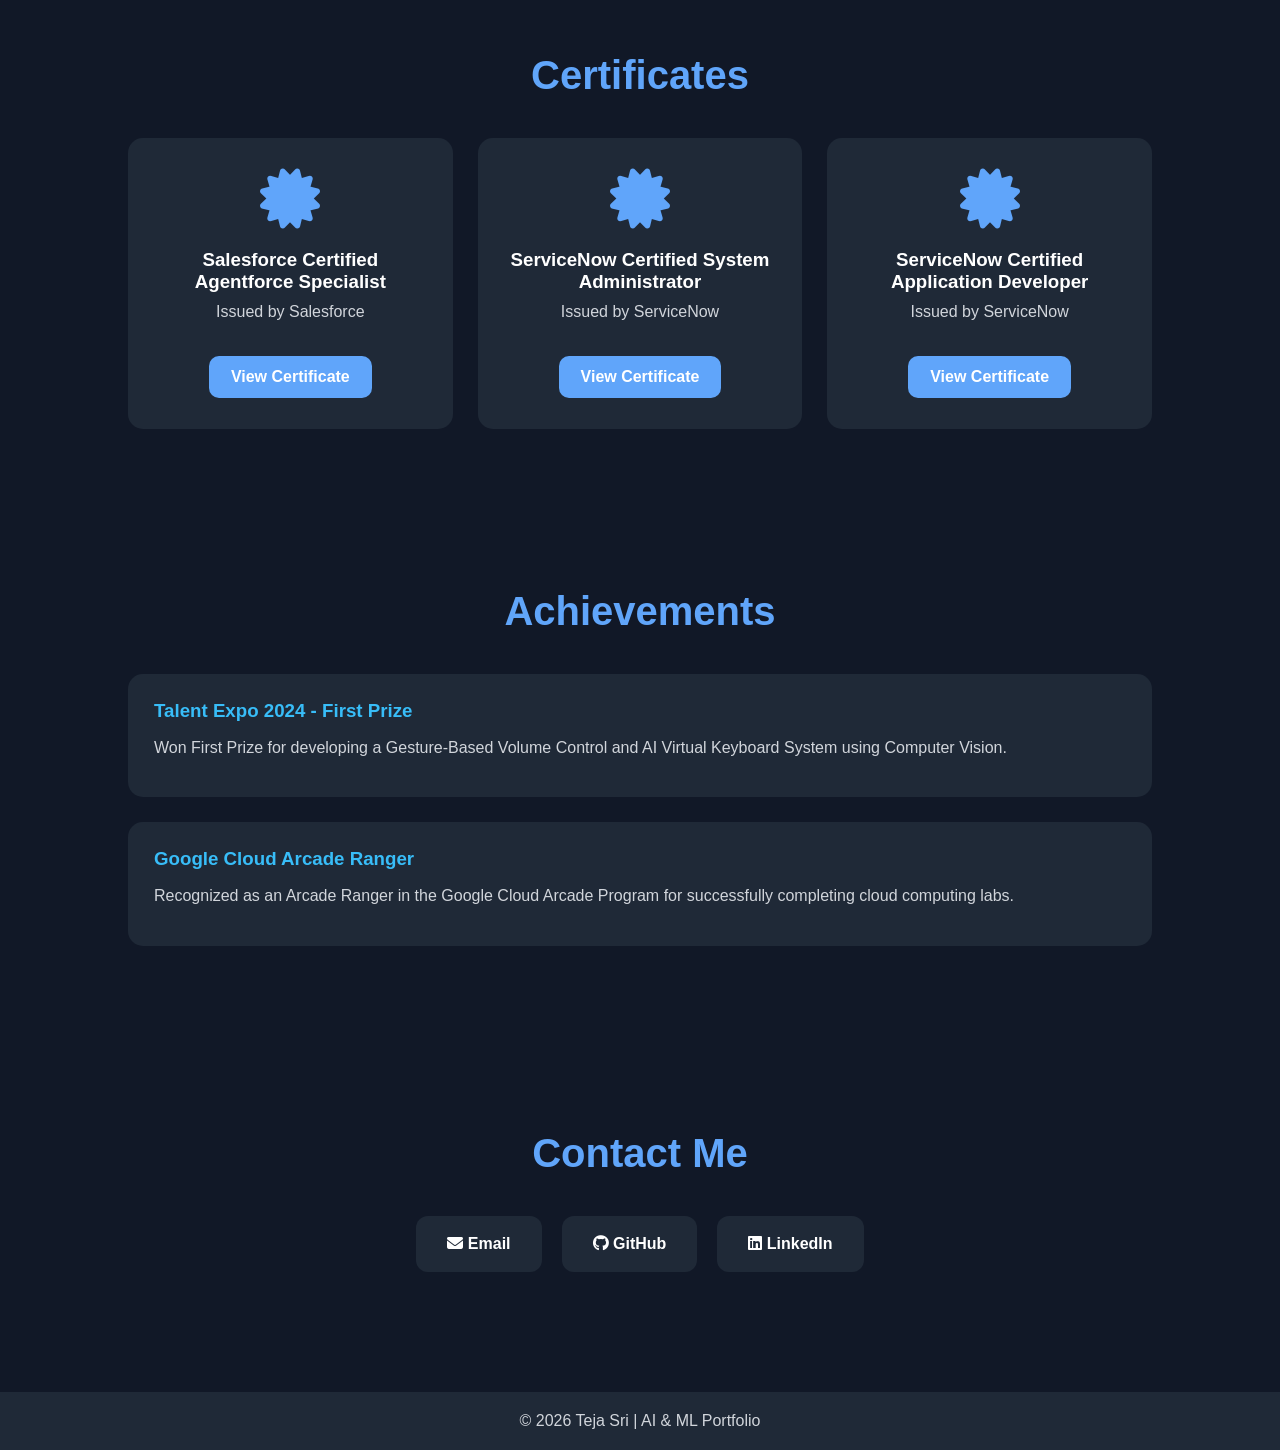
==== commit 288cec3a: "Update index.html" ====
--- a/index.html
+++ b/index.html
@@ -99,7 +99,6 @@
             </div>
                 <h3>Database</h3>
                 <div class="card-container">
-                    <div class="card">SQL</div>
                     <div class="card">MySQL</div>
                     <div class="card">Relational Database Concepts</div>
                 </div>
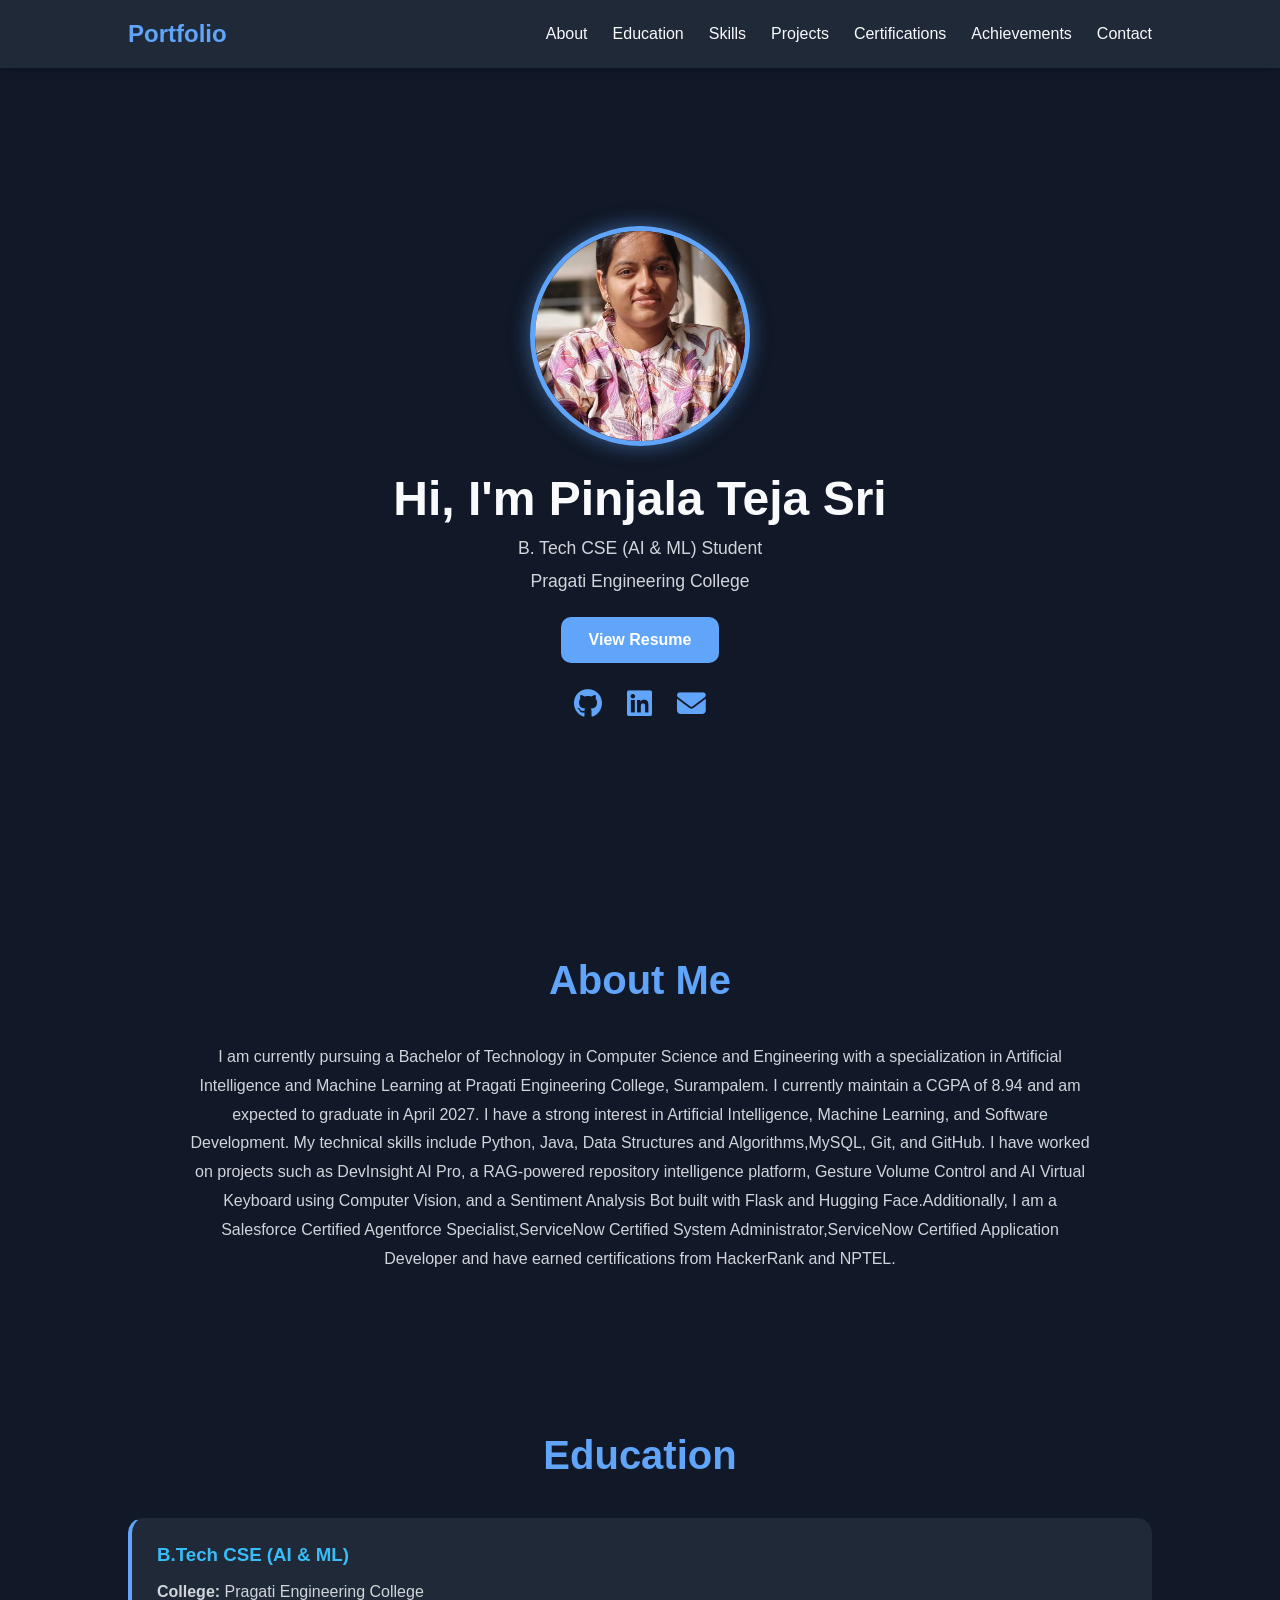
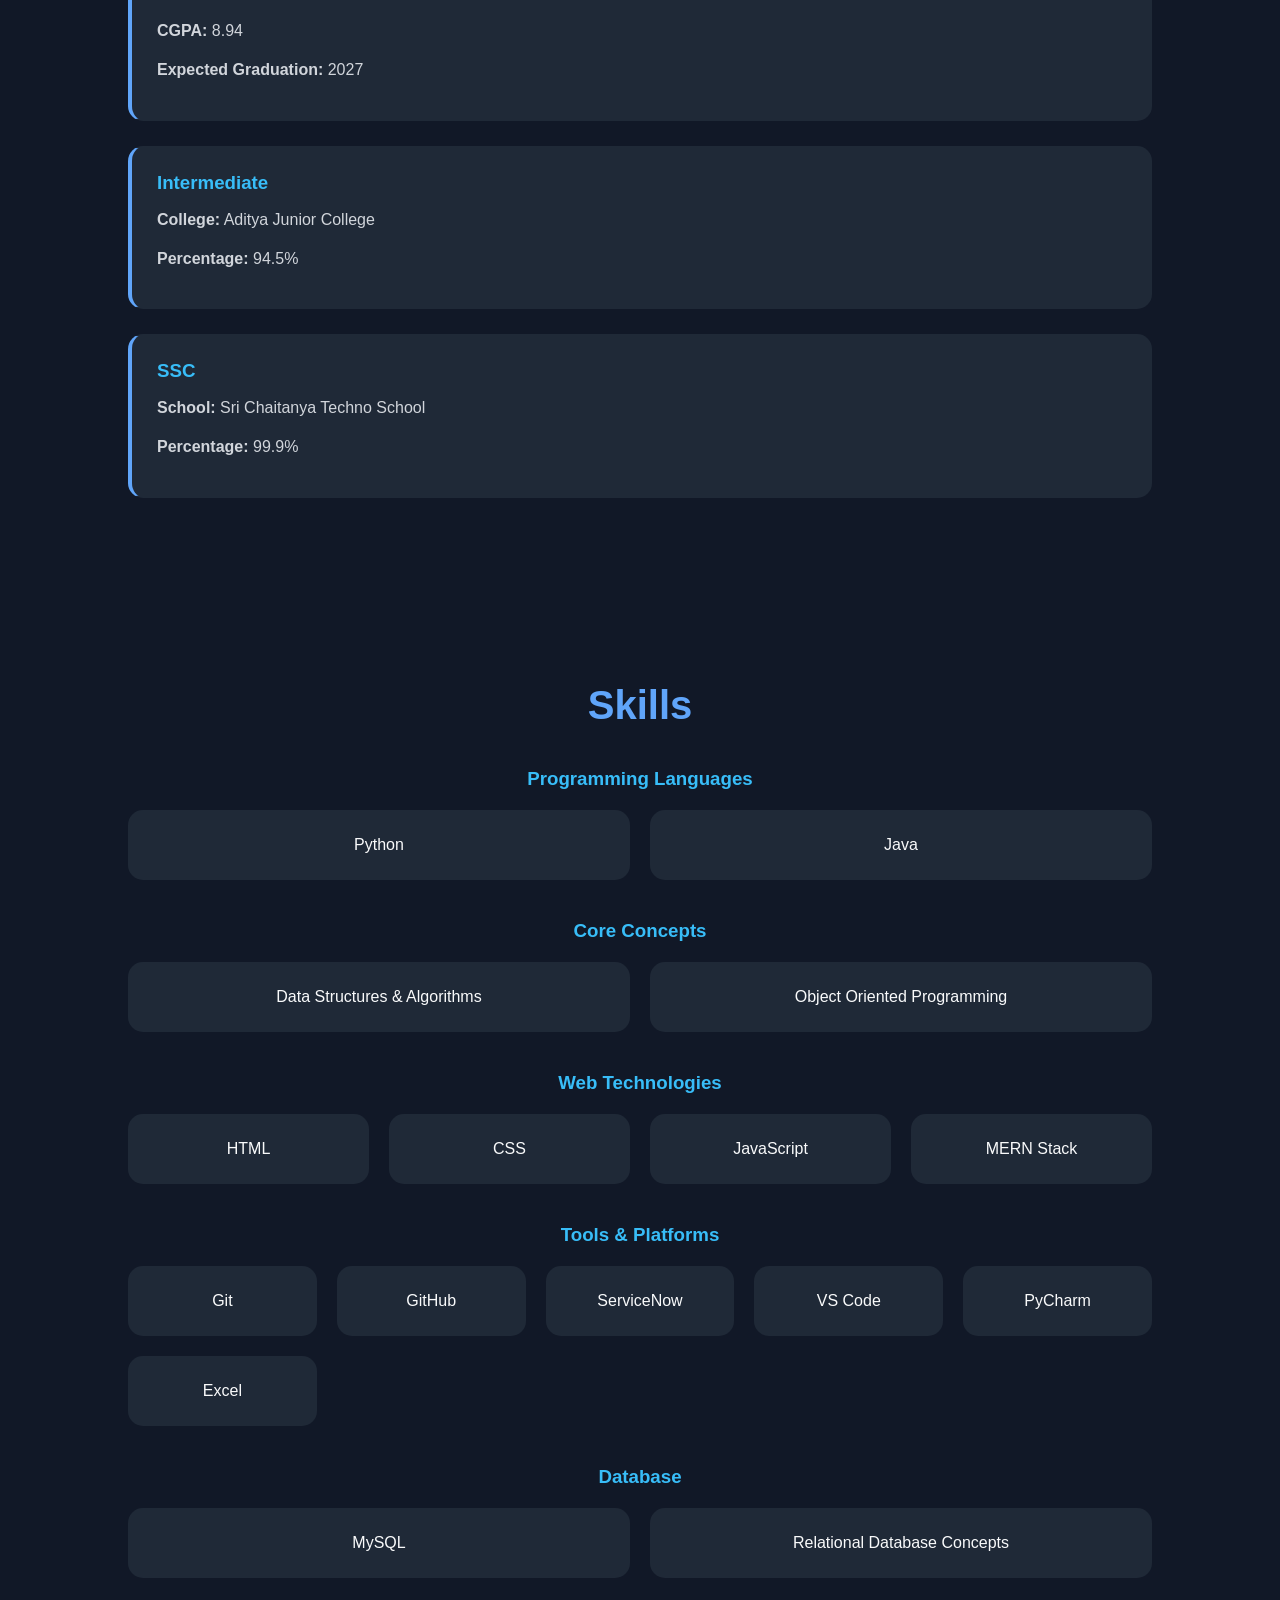
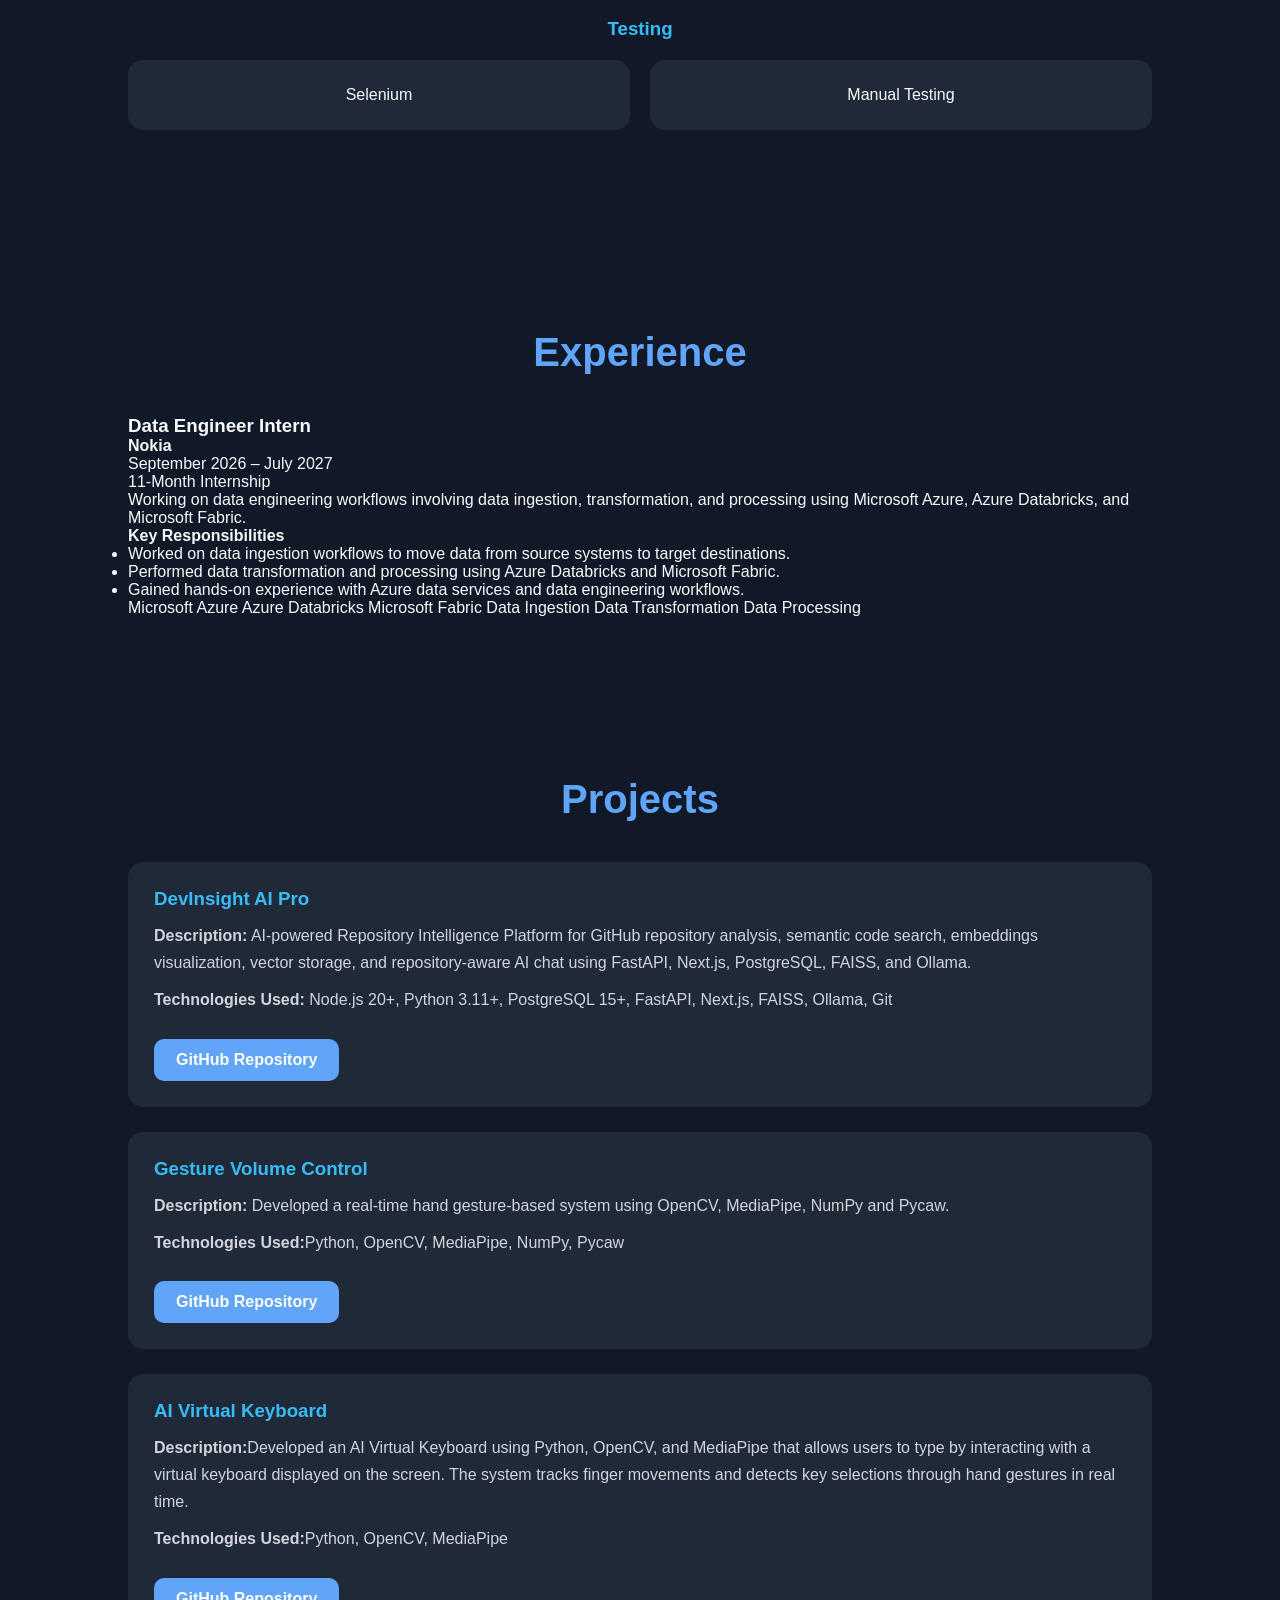
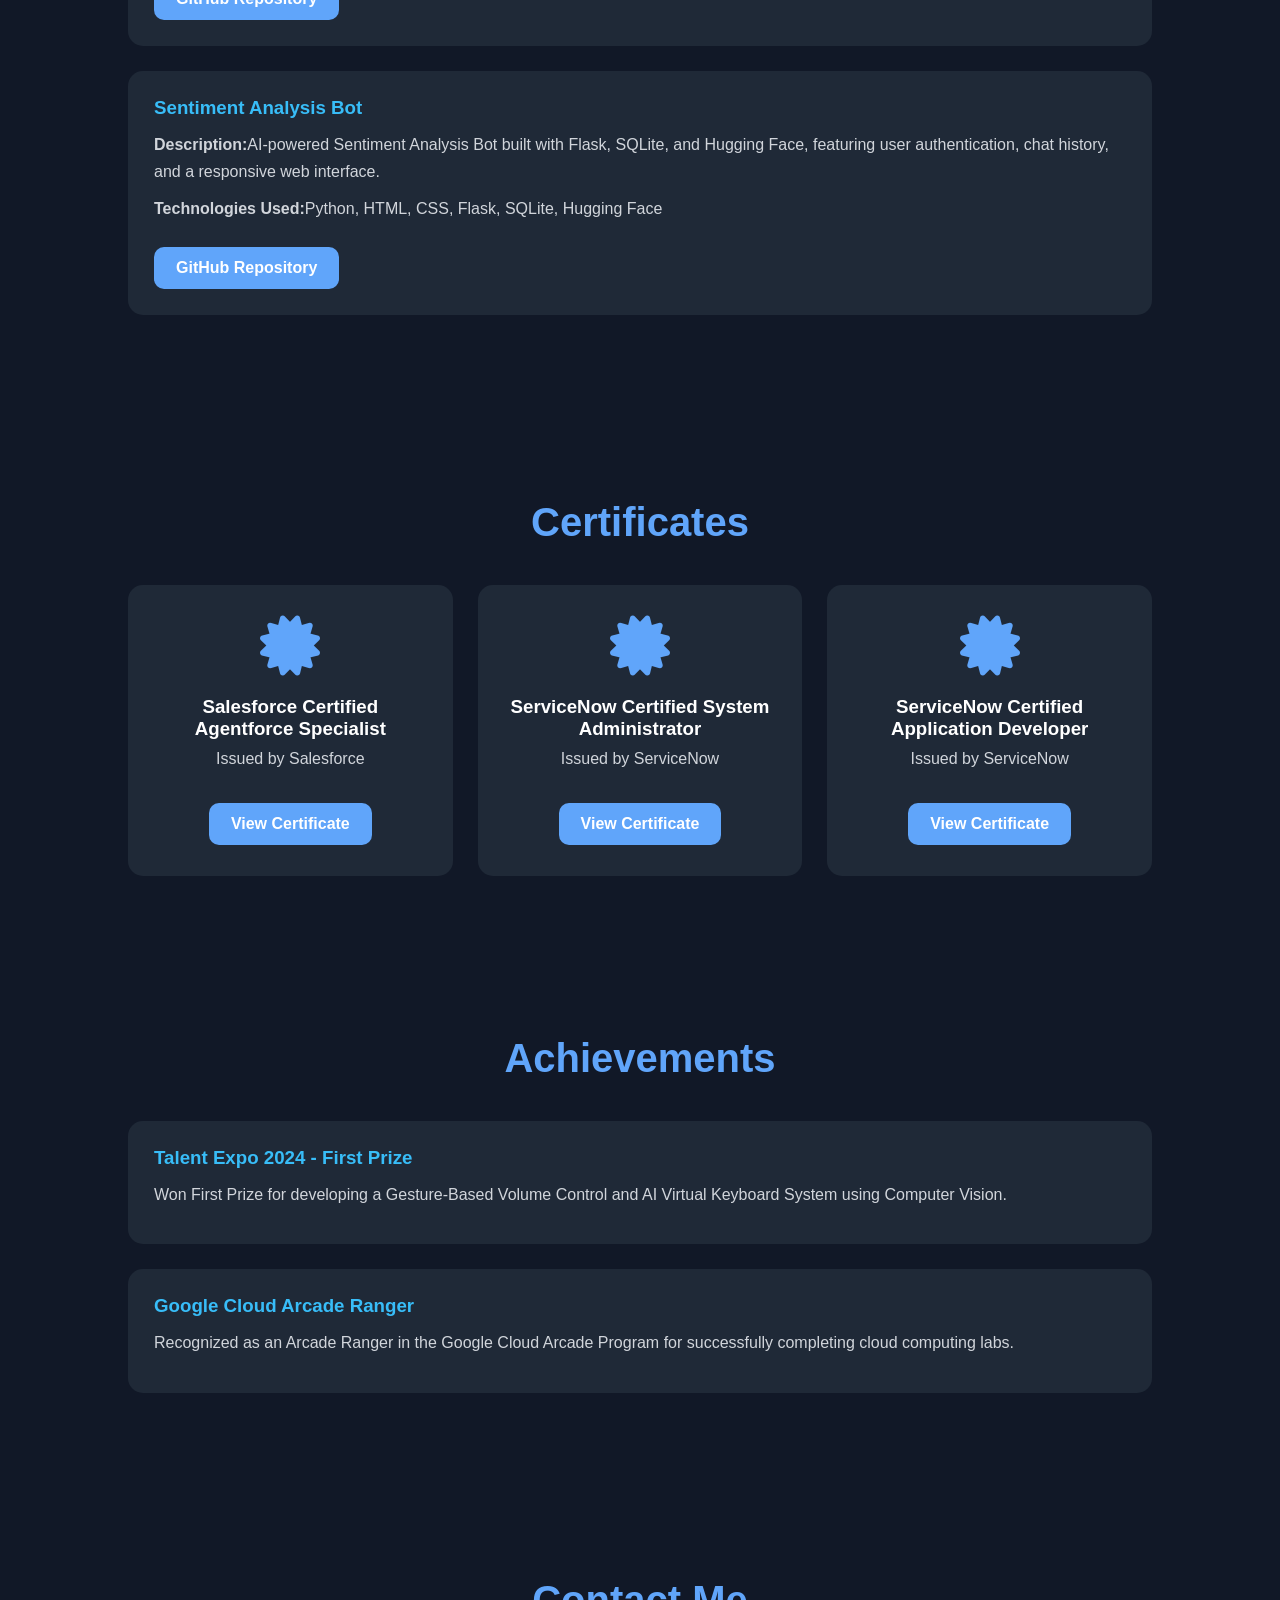
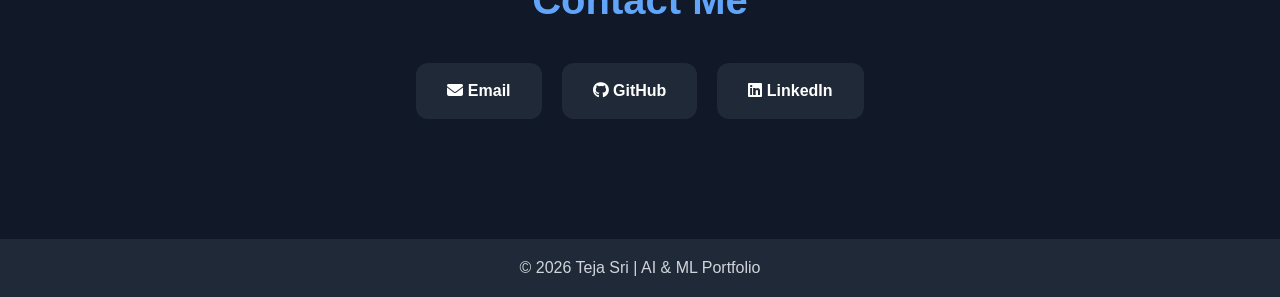
==== commit fabe22d7: "Add experience section for Data Engineer Intern Added experience section detailing Data Engineer Int" ====
--- a/index.html
+++ b/index.html
@@ -97,6 +97,7 @@
                     <div class="card">Excel</div>
                 </div>
             </div>
+            <div class="skills-category">
                 <h3>Database</h3>
                 <div class="card-container">
                     <div class="card">MySQL</div>
@@ -111,6 +112,60 @@
                 </div>
             </div>
         </section>
+        <section id="experience">
+            <h2>Experience</h2>
+            <div class="experience-container">
+                <div class="experience-card">
+                    <div class="experience-header">
+                        <div>
+                        <h3>Data Engineer Intern</h3>
+                        <h4>Nokia</h4>
+                        </div>
+                        <span class="experience-date">
+                        September 2026 – July 2027
+                        </span>
+                     </div>
+                     <p class="experience-duration">
+                     11-Month Internship
+                     </p>
+                    <p class="experience-description">
+                Working on data engineering workflows involving
+                data ingestion, transformation, and processing
+                using Microsoft Azure, Azure Databricks, and
+                Microsoft Fabric.
+            </p>
+            <h4 class="responsibility-heading">
+                Key Responsibilities
+            </h4>
+            <ul class="experience-list">
+                <li>
+                    Worked on data ingestion workflows to move
+                    data from source systems to target destinations.
+                </li>
+                <li>
+                    Performed data transformation and processing
+                    using Azure Databricks and Microsoft Fabric.
+                </li>
+                <li>
+                    Gained hands-on experience with Azure data
+                    services and data engineering workflows.
+                </li>
+            </ul>
+
+            <div class="experience-tech">
+                <span>Microsoft Azure</span>
+                <span>Azure Databricks</span>
+                <span>Microsoft Fabric</span>
+                <span>Data Ingestion</span>
+                <span>Data Transformation</span>
+                <span>Data Processing</span>
+            </div>
+
+        </div>
+
+    </div>
+
+</section>
         <section id="projects">
             <h2>Projects</h2>
             <div class="project-card">
@@ -119,7 +174,7 @@
                 AI-powered Repository Intelligence Platform for GitHub repository analysis, semantic code search, embeddings visualization, vector storage, and repository-aware AI chat using FastAPI, Next.js, PostgreSQL, FAISS, and Ollama.</p>
                 <p><strong>Technologies Used:</strong>
                 Node.js 20+, Python 3.11+, PostgreSQL 15+, FastAPI, Next.js, FAISS, Ollama, Git</p>
-                <a href="https://github.com/NagaVenkateswaraRaoGanta/devinsight-ai-pro" target="_blank" class="github-btn"> GitHub Repository</a>
+                <a href="https://github.com/Teja24-26/DevInsightPro" target="_blank" class="github-btn"> GitHub Repository</a>
             </div>
             <div class="project-card">
                 <h3>Gesture Volume Control</h3>
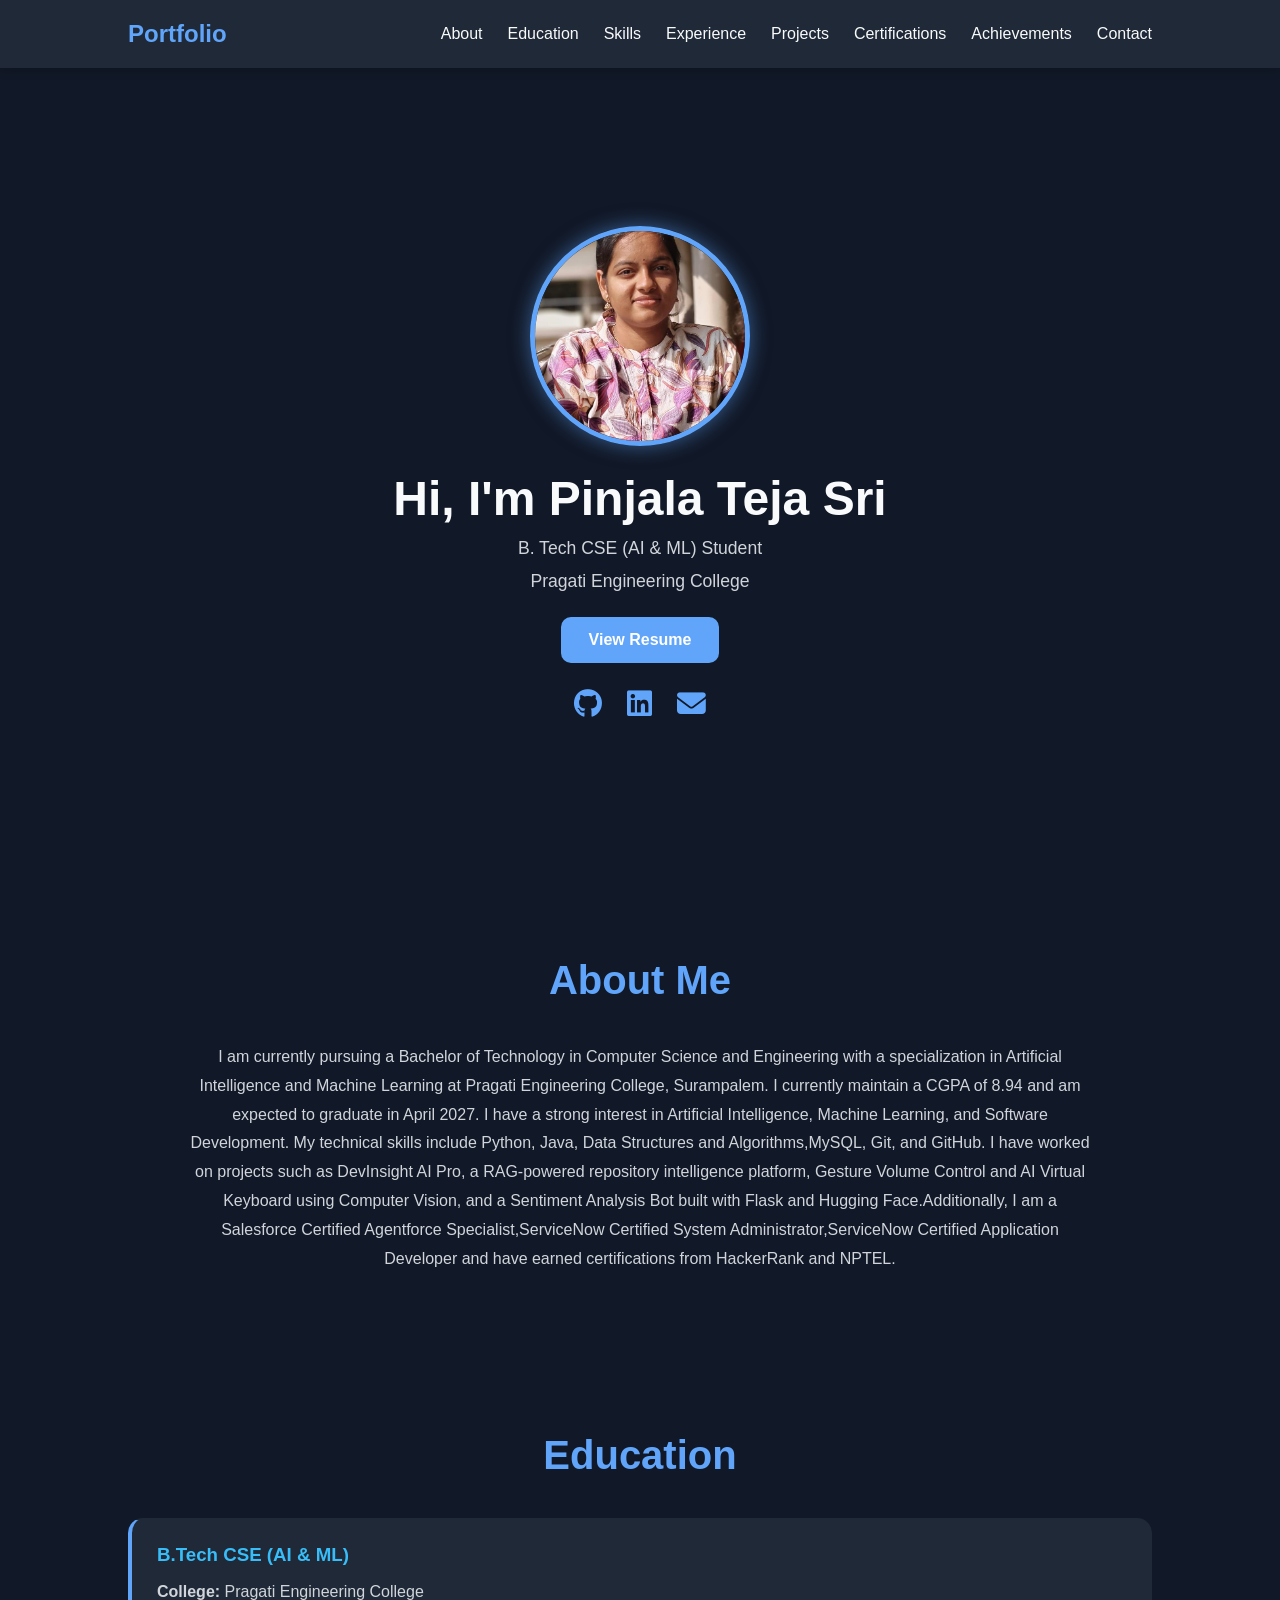
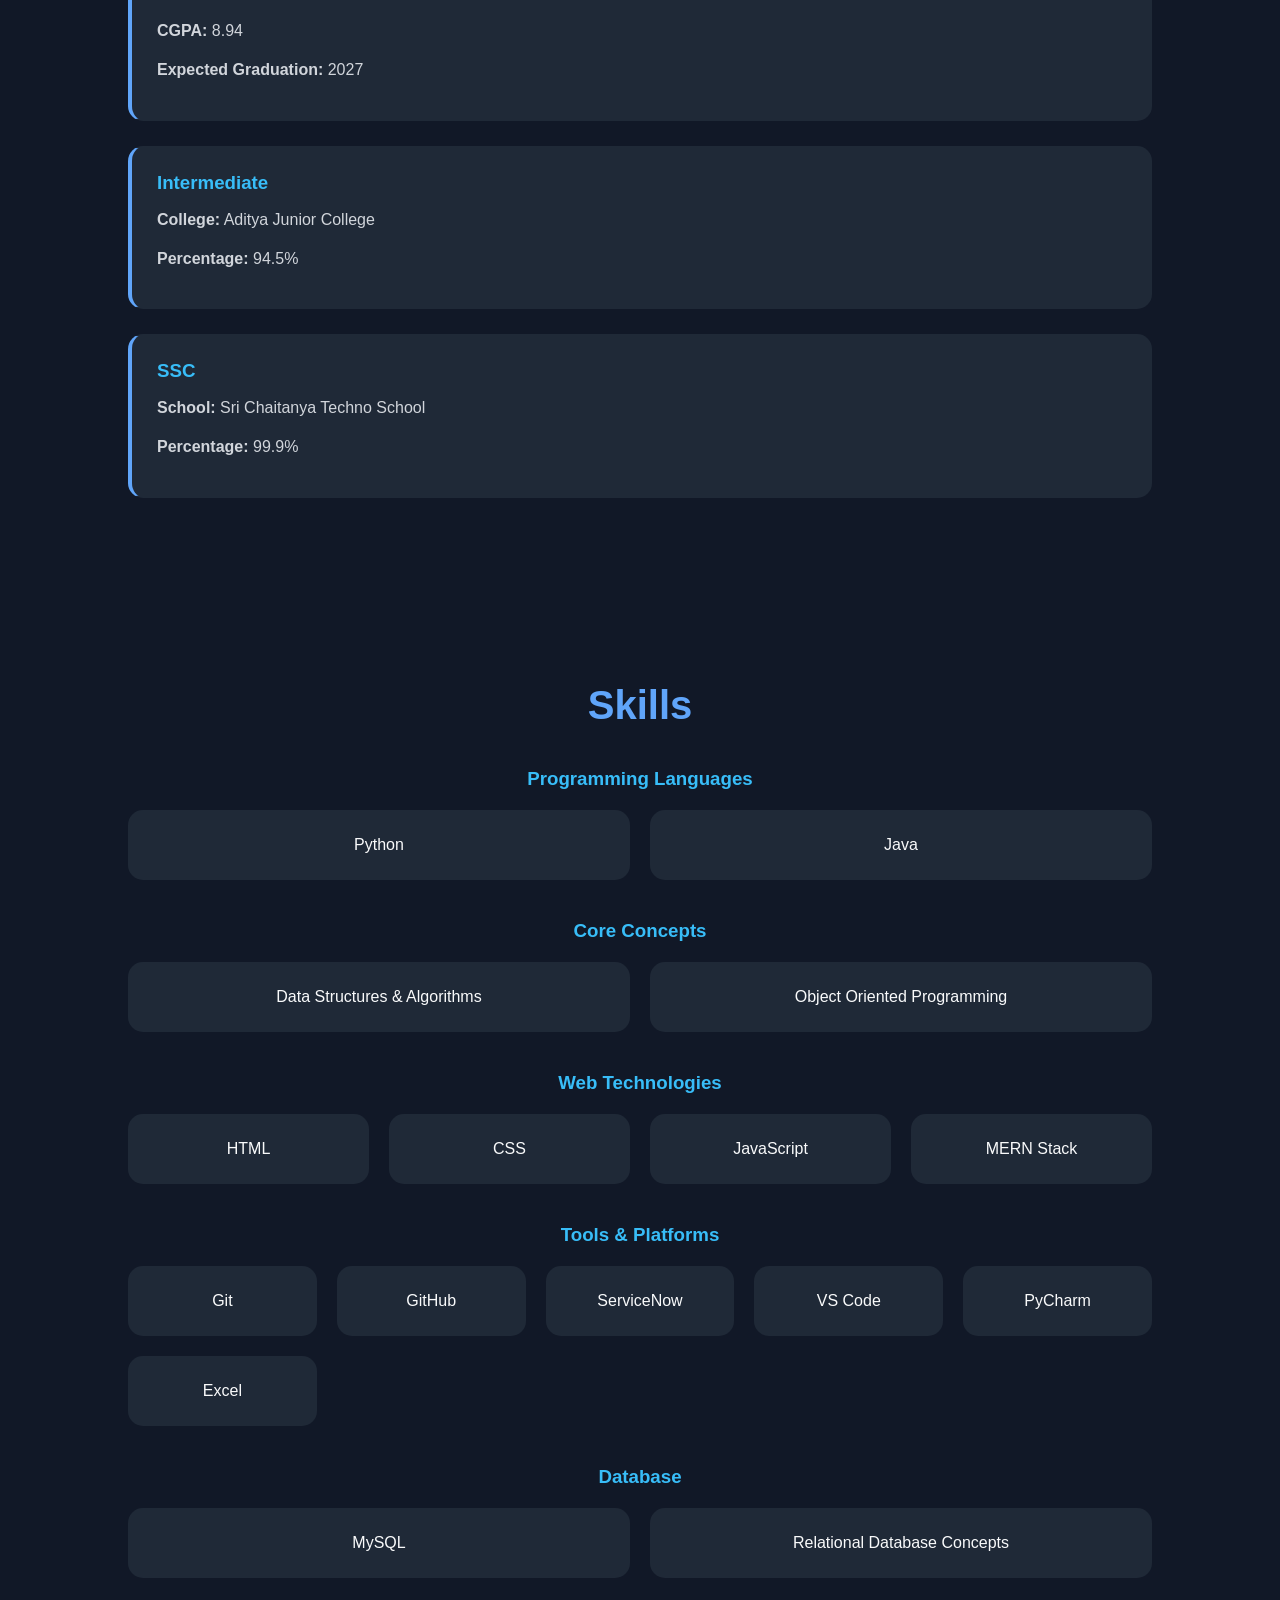
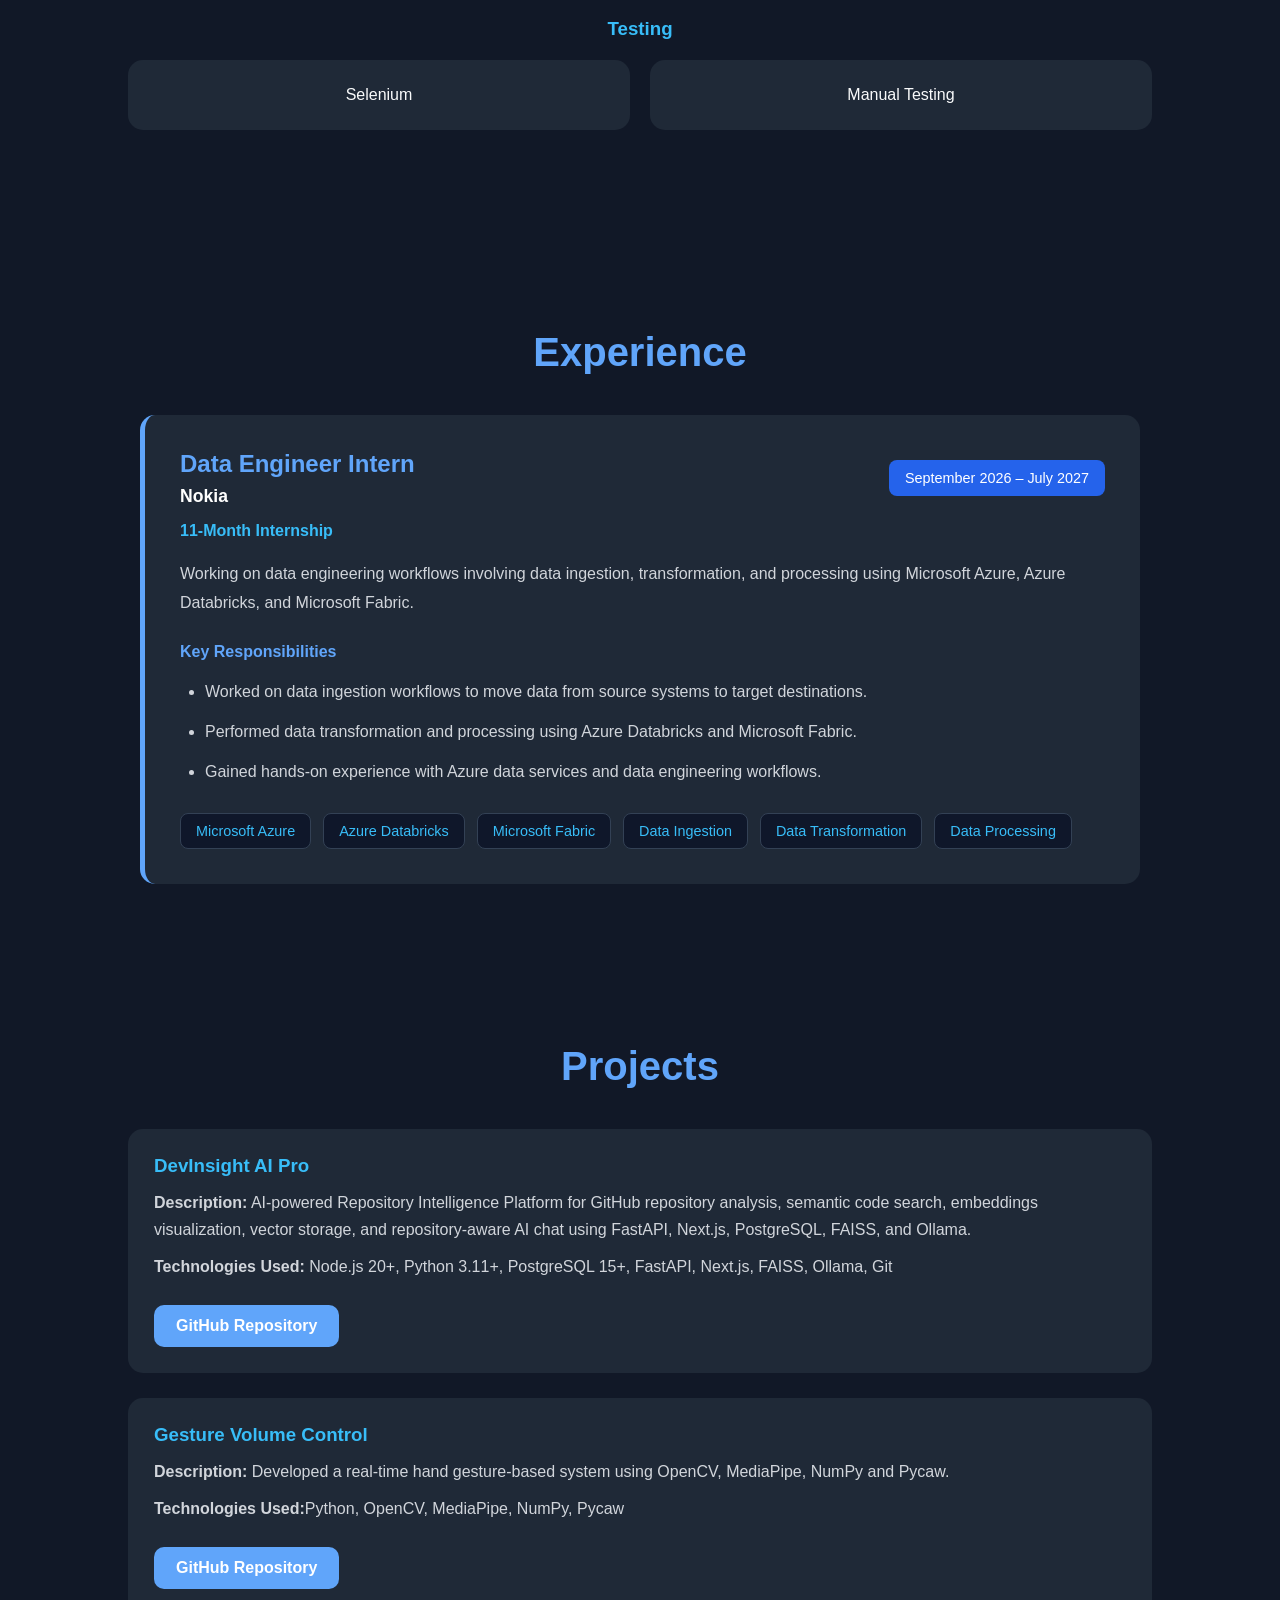
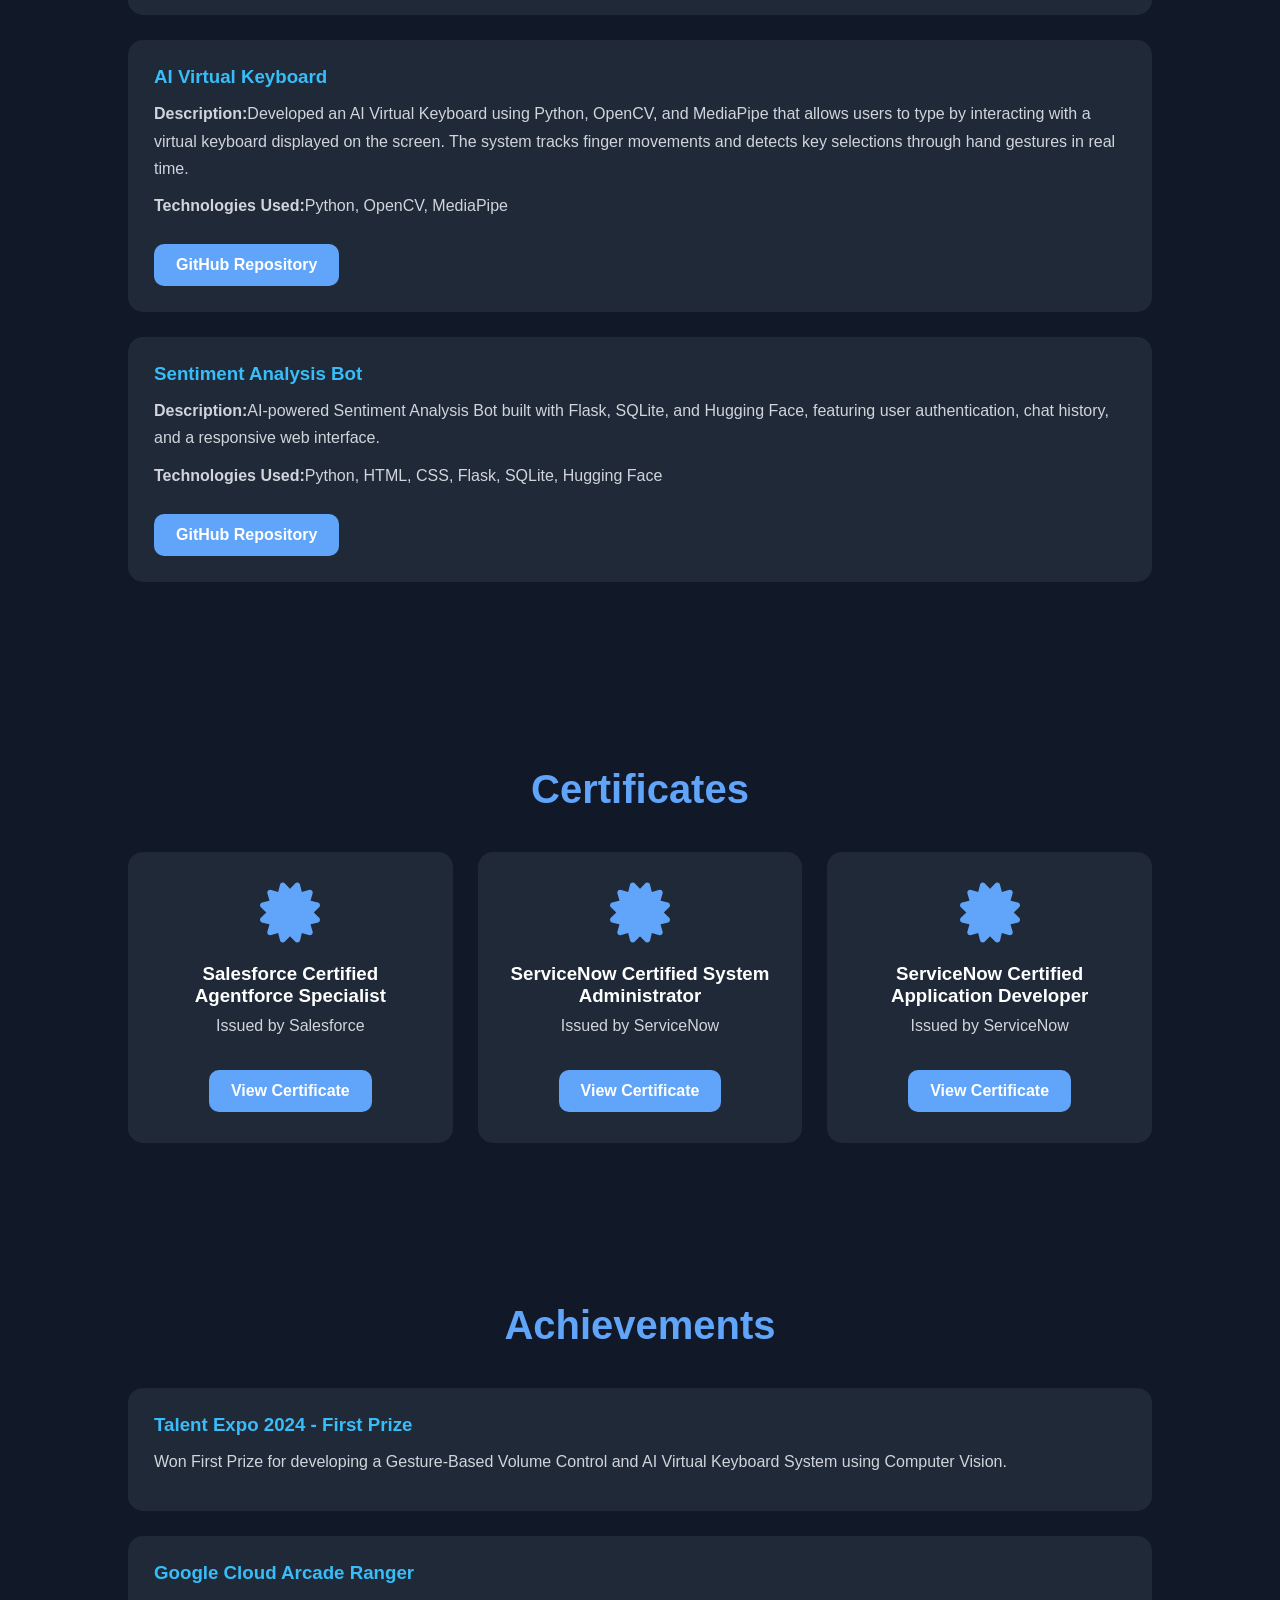
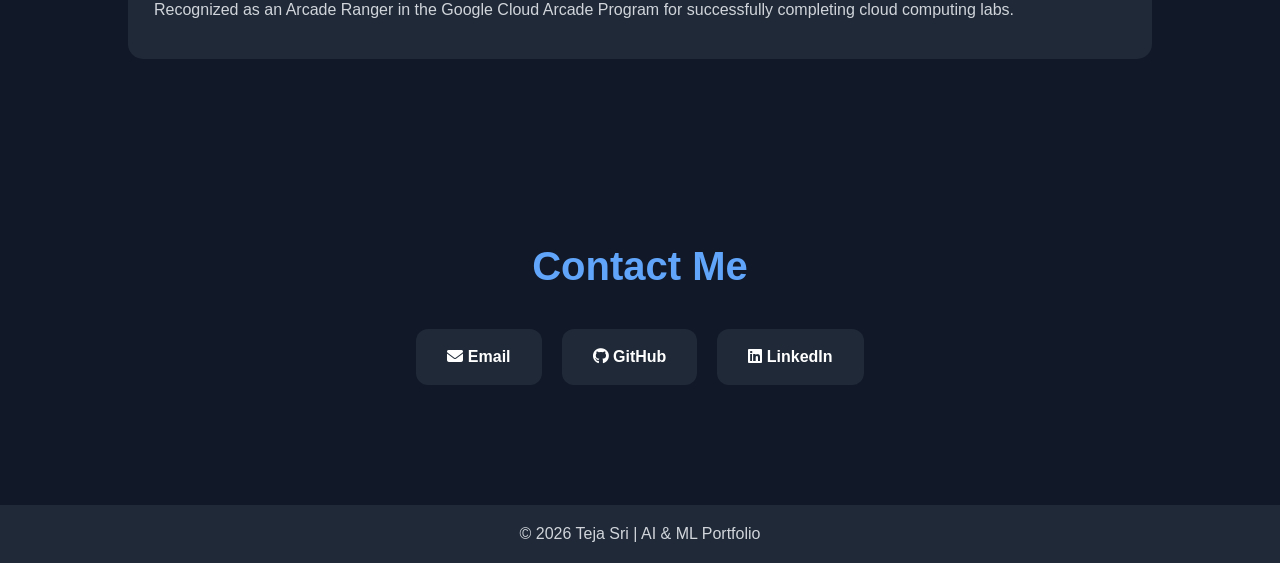
==== commit d2ba4fd0: "Add Experience link to navigation menu" ====
--- a/index.html
+++ b/index.html
@@ -15,6 +15,7 @@
                 <li><a href="#about">About</a></li>
                 <li><a href="#education">Education</a></li>
                 <li><a href="#skills">Skills</a></li>
+                <li><a href="#experience">Experience</a></li>
                 <li><a href="#projects">Projects</a></li>
                 <li><a href="#certifications">Certifications</a></li>
                 <li><a href="#achievements">Achievements</a></li>
--- a/style.css
+++ b/style.css
@@ -382,4 +382,112 @@
 .certificate-card p{
     color:#D1D5DB;
     margin-bottom:20px;
-}+}
+/* Experience Section */
+
+.experience-container {
+    max-width: 1000px;
+    margin: auto;
+}
+
+.experience-card {
+    background: #1F2937;
+    padding: 35px;
+    border-radius: 15px;
+    border-left: 5px solid #60A5FA;
+    transition: 0.3s;
+}
+
+.experience-card:hover {
+    transform: translateY(-5px);
+    box-shadow: 0 0 25px rgba(96, 165, 250, 0.3);
+}
+
+.experience-header {
+    display: flex;
+    justify-content: space-between;
+    align-items: center;
+    flex-wrap: wrap;
+    gap: 15px;
+}
+
+.experience-header h3 {
+    color: #60A5FA;
+    font-size: 1.5rem;
+    margin-bottom: 8px;
+}
+
+.experience-header h4 {
+    color: #FFFFFF;
+    font-size: 1.1rem;
+}
+
+.experience-date {
+    background: #2563EB;
+    color: white;
+    padding: 10px 16px;
+    border-radius: 8px;
+    font-size: 0.9rem;
+}
+
+.experience-duration {
+    color: #38BDF8;
+    margin-top: 15px;
+    font-weight: 600;
+}
+
+.experience-description {
+    color: #D1D5DB;
+    line-height: 1.8;
+    margin-top: 20px;
+}
+
+.responsibility-heading {
+    color: #60A5FA;
+    margin-top: 25px;
+    margin-bottom: 15px;
+}
+
+.experience-list {
+    padding-left: 25px;
+    color: #D1D5DB;
+    line-height: 2;
+}
+
+.experience-list li {
+    margin-bottom: 8px;
+}
+
+.experience-tech {
+    display: flex;
+    flex-wrap: wrap;
+    gap: 12px;
+    margin-top: 25px;
+}
+
+.experience-tech span {
+    background: #0F172A;
+    color: #38BDF8;
+    padding: 9px 15px;
+    border-radius: 8px;
+    border: 1px solid #334155;
+    font-size: 0.9rem;
+}
+
+/* Mobile Responsive */
+
+@media(max-width: 768px) {
+
+    .experience-card {
+        padding: 22px;
+    }
+
+    .experience-header {
+        flex-direction: column;
+        align-items: flex-start;
+    }
+
+    .experience-date {
+        font-size: 0.85rem;
+    }
+}
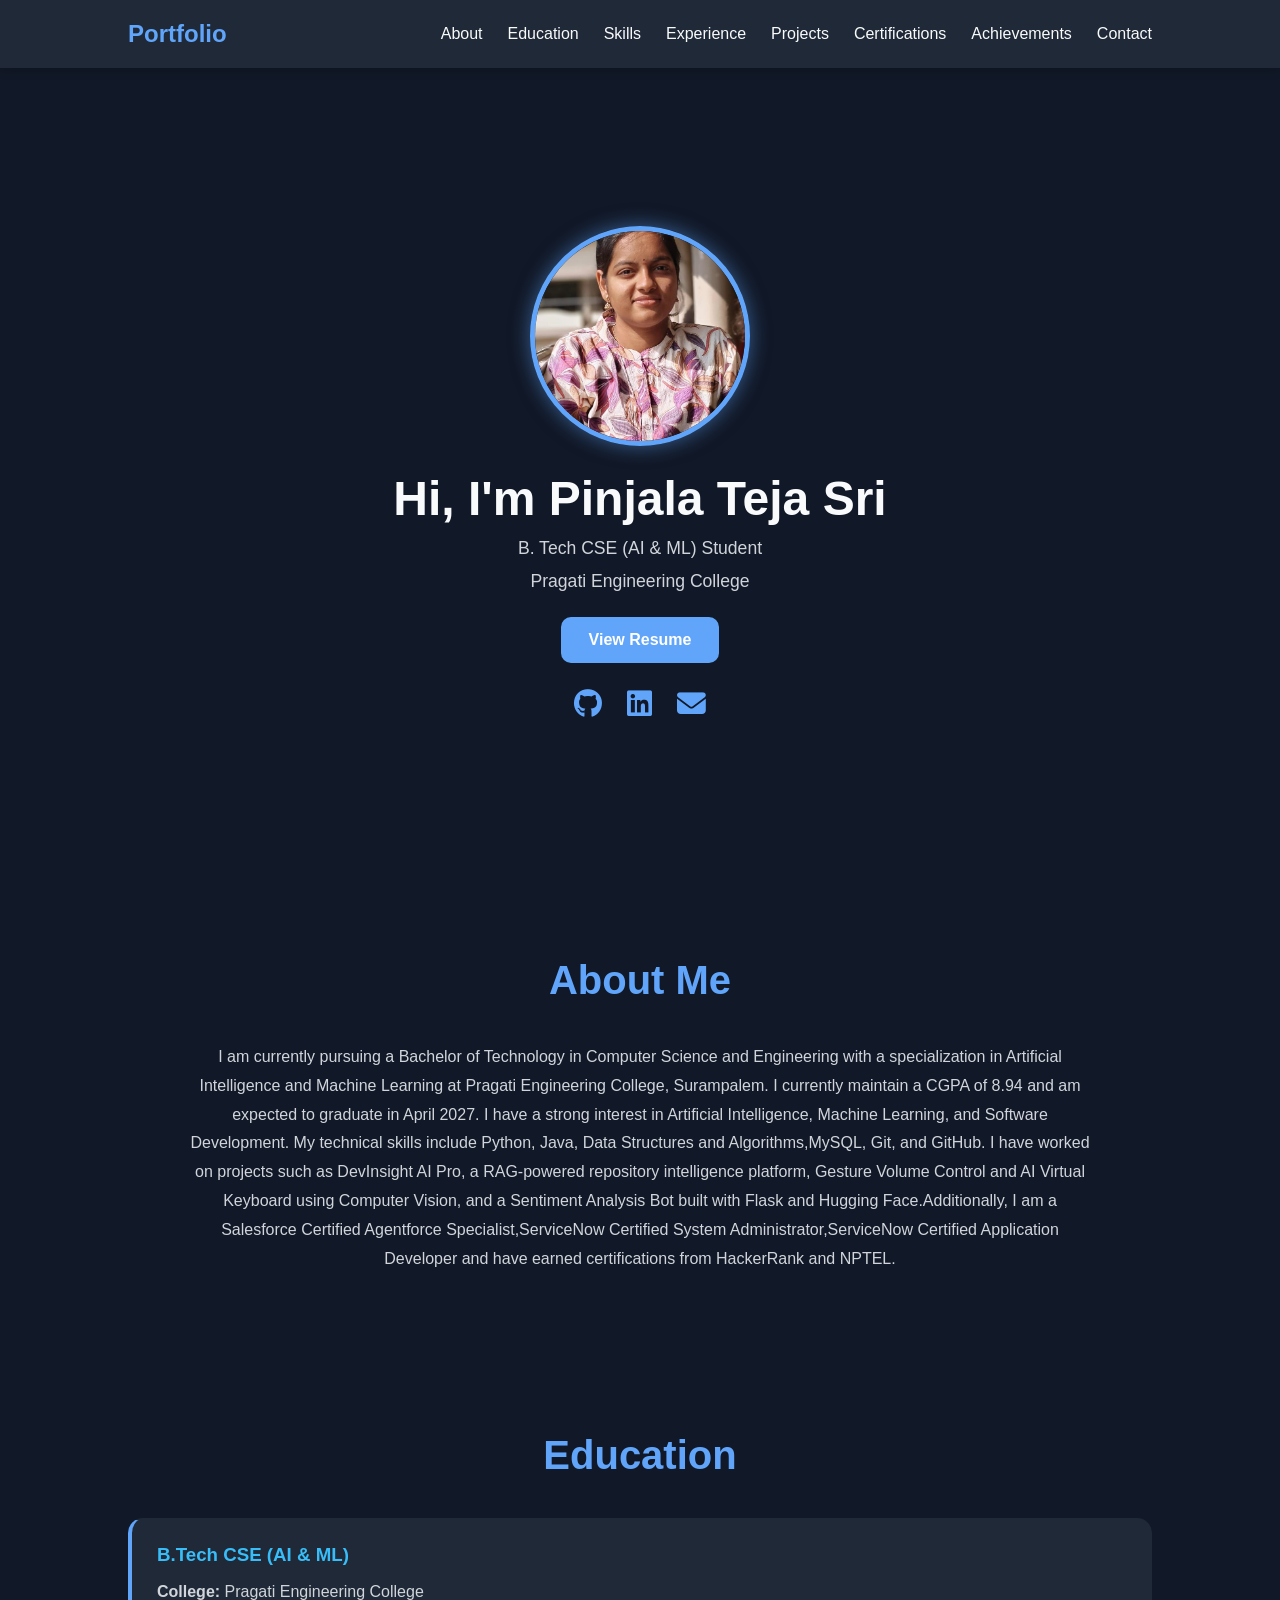
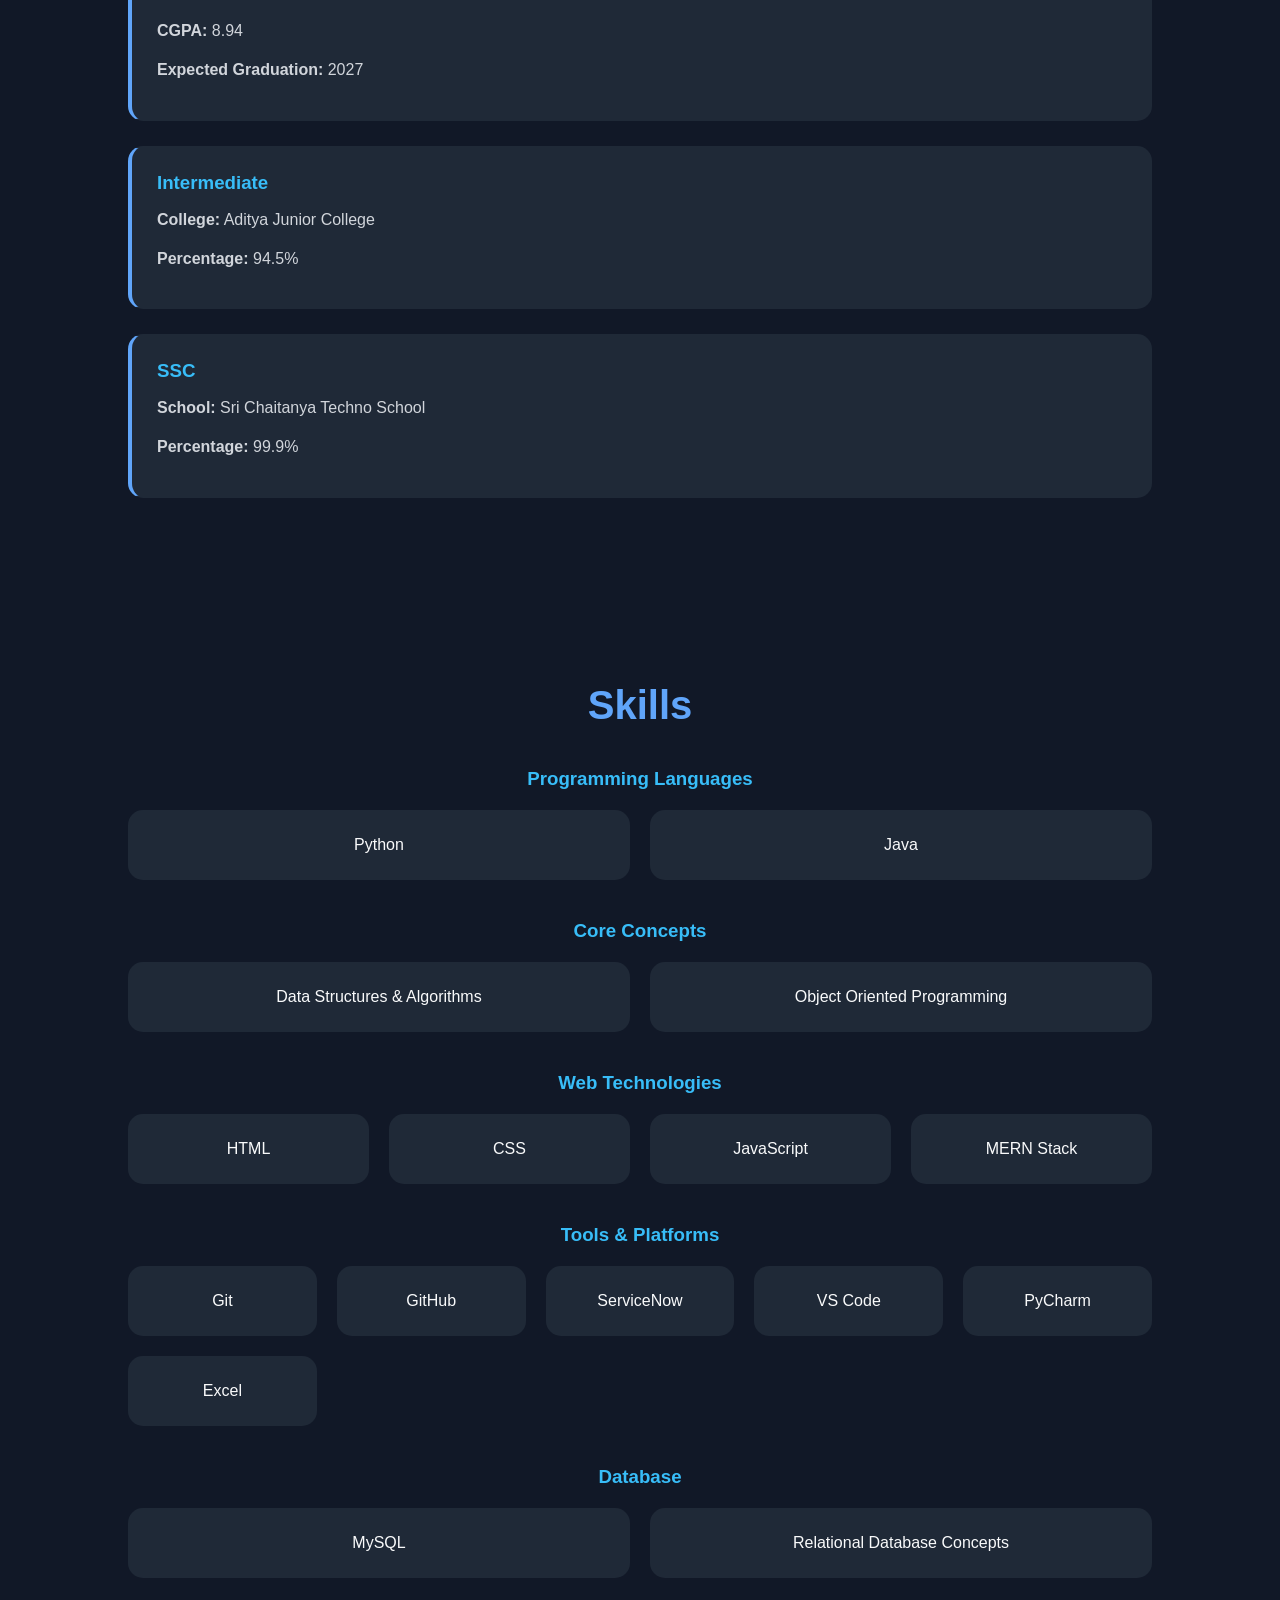
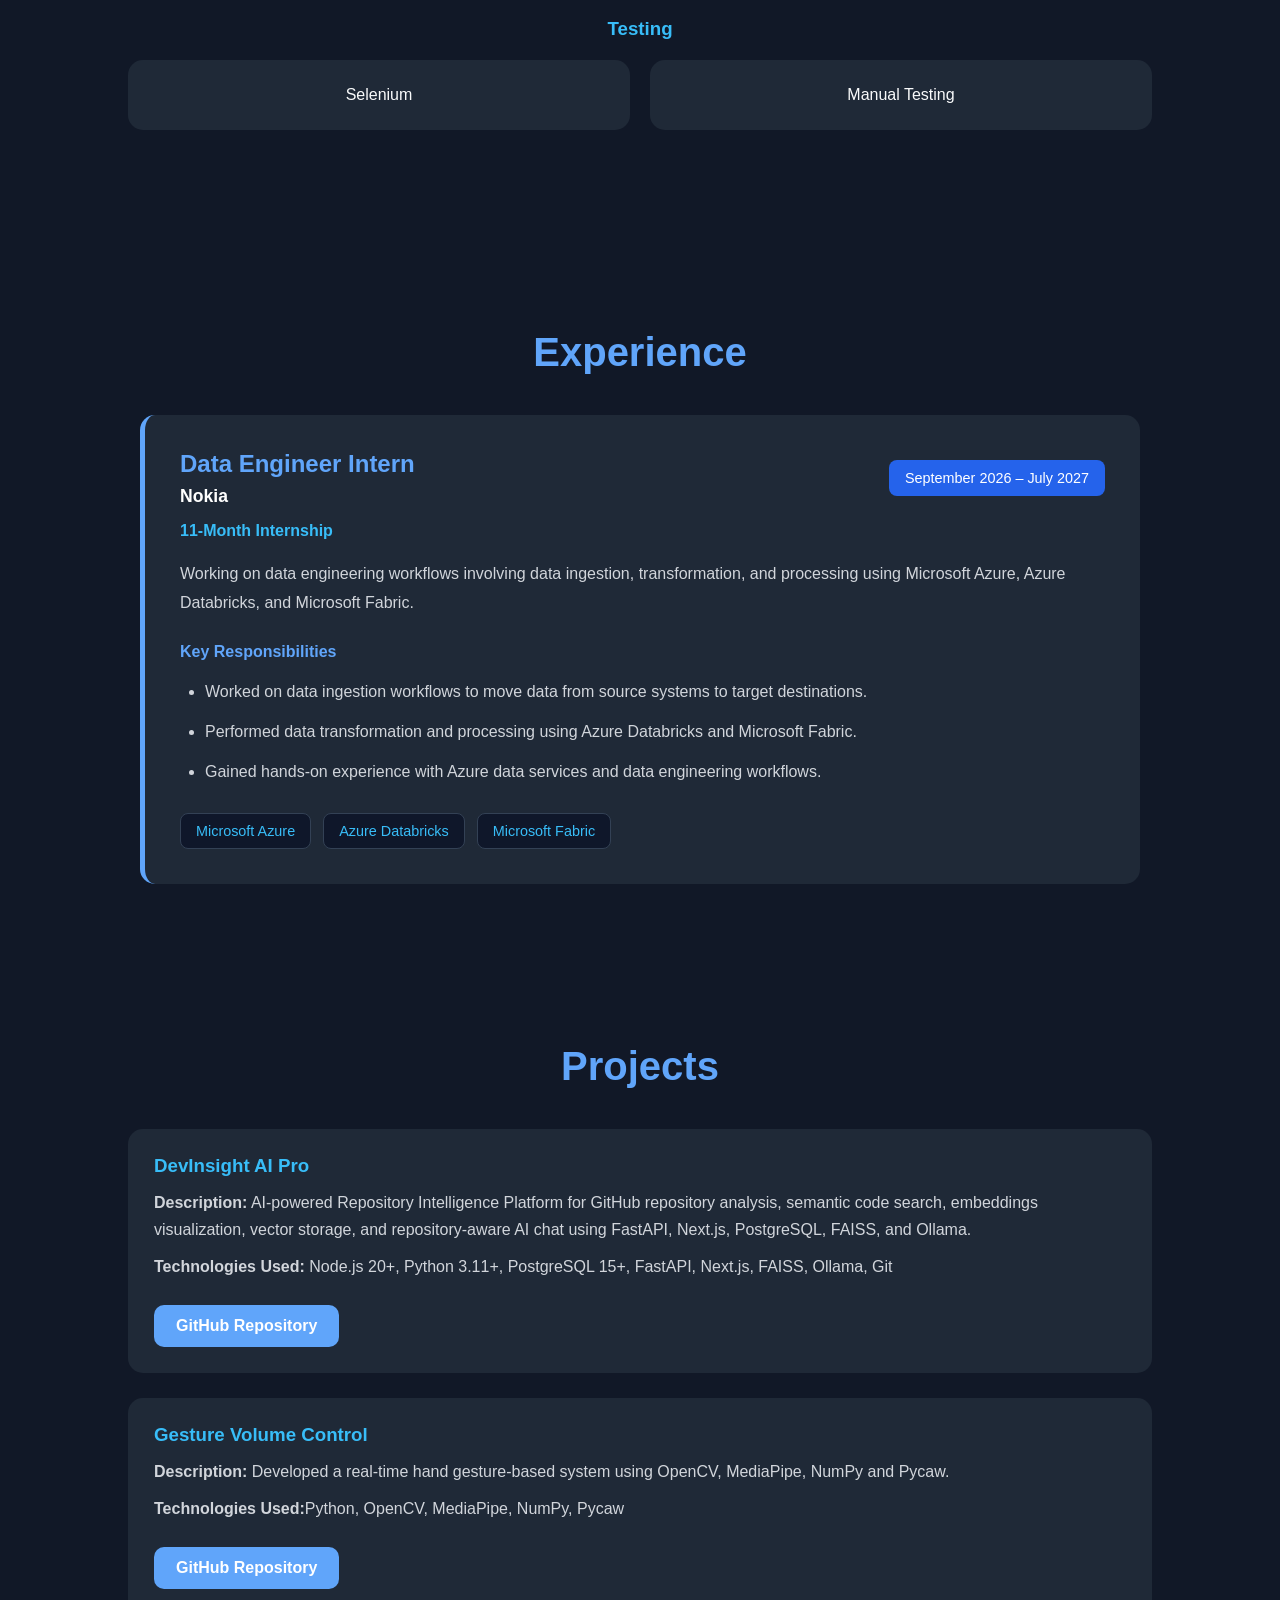
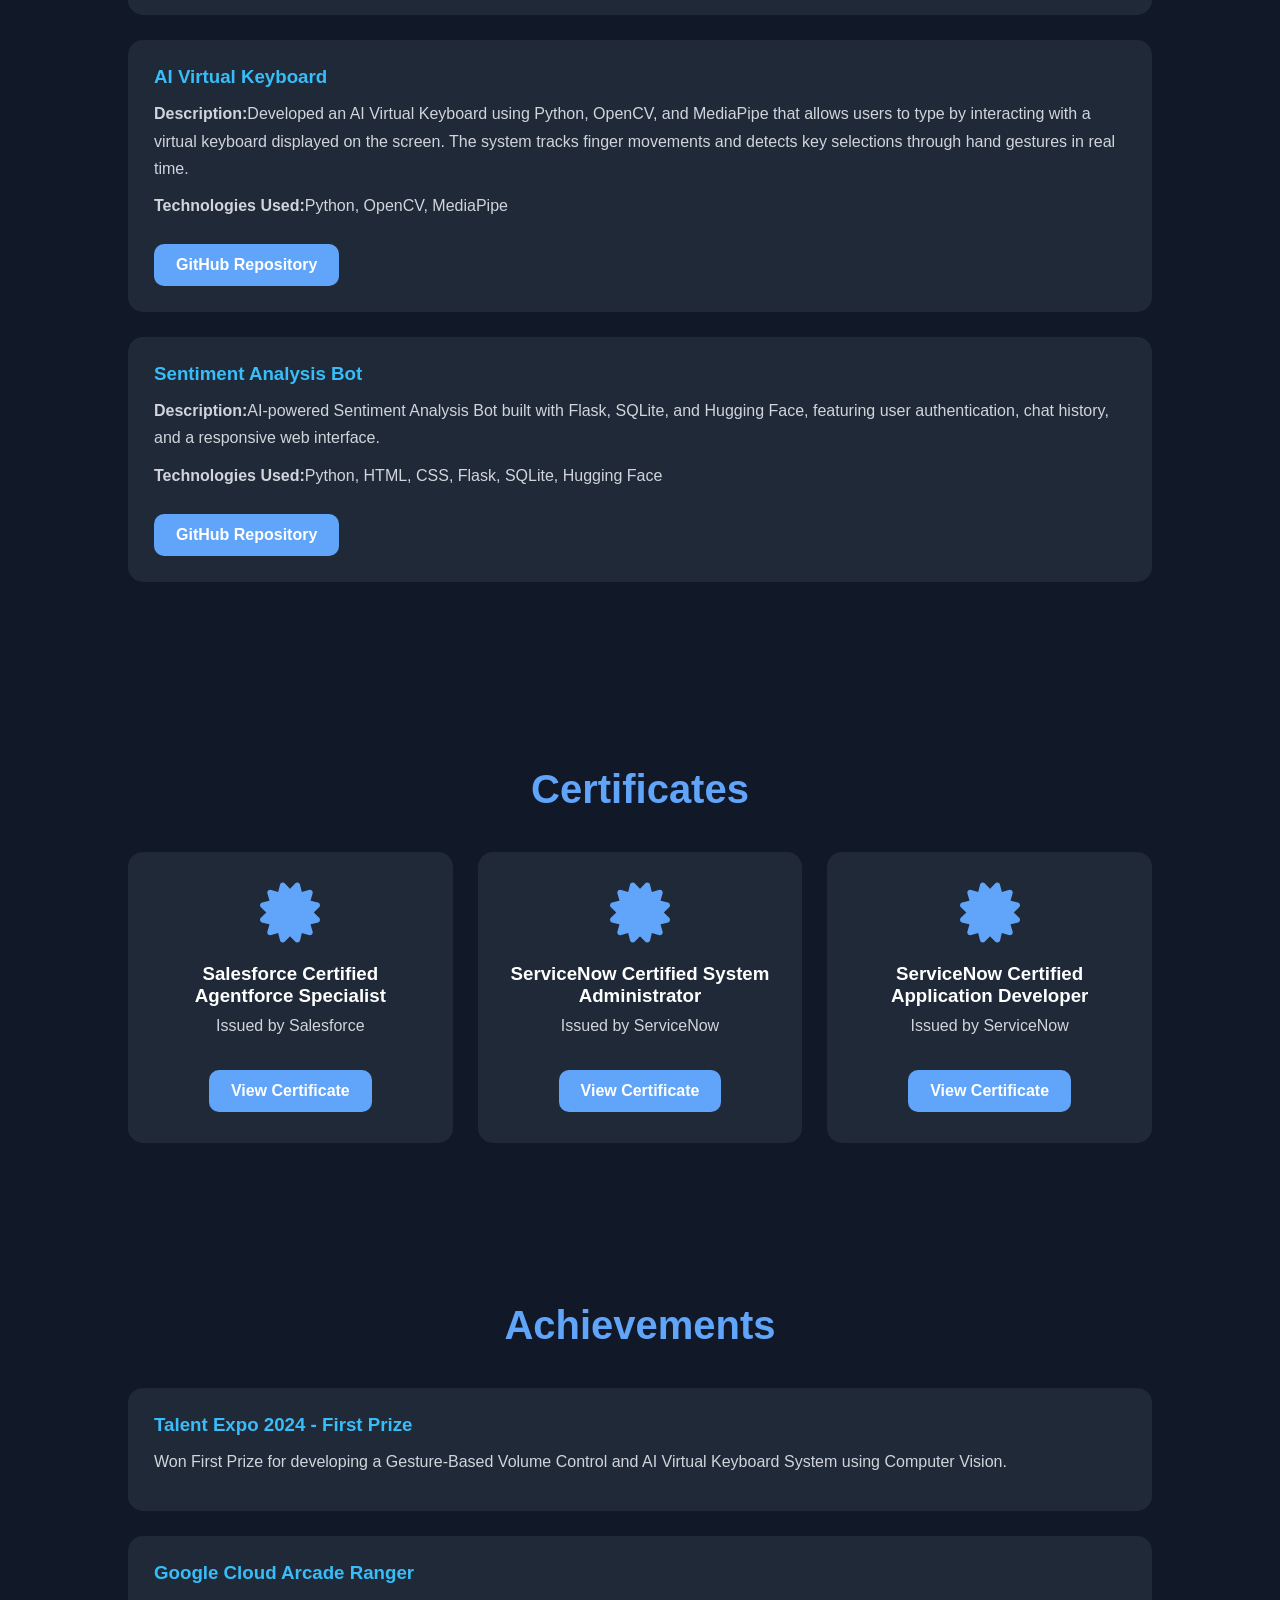
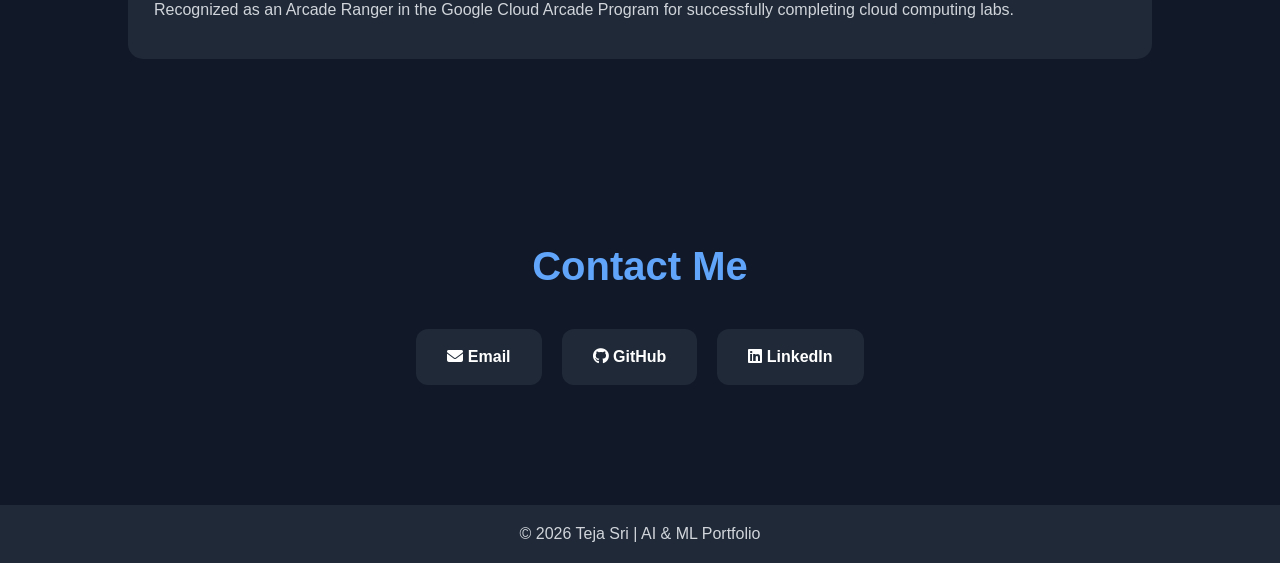
==== commit 8d526b47: "Remove data ingestion, transformation, and processing Removed data-related technologies from experie" ====
--- a/index.html
+++ b/index.html
@@ -157,9 +157,6 @@
                 <span>Microsoft Azure</span>
                 <span>Azure Databricks</span>
                 <span>Microsoft Fabric</span>
-                <span>Data Ingestion</span>
-                <span>Data Transformation</span>
-                <span>Data Processing</span>
             </div>
 
         </div>
